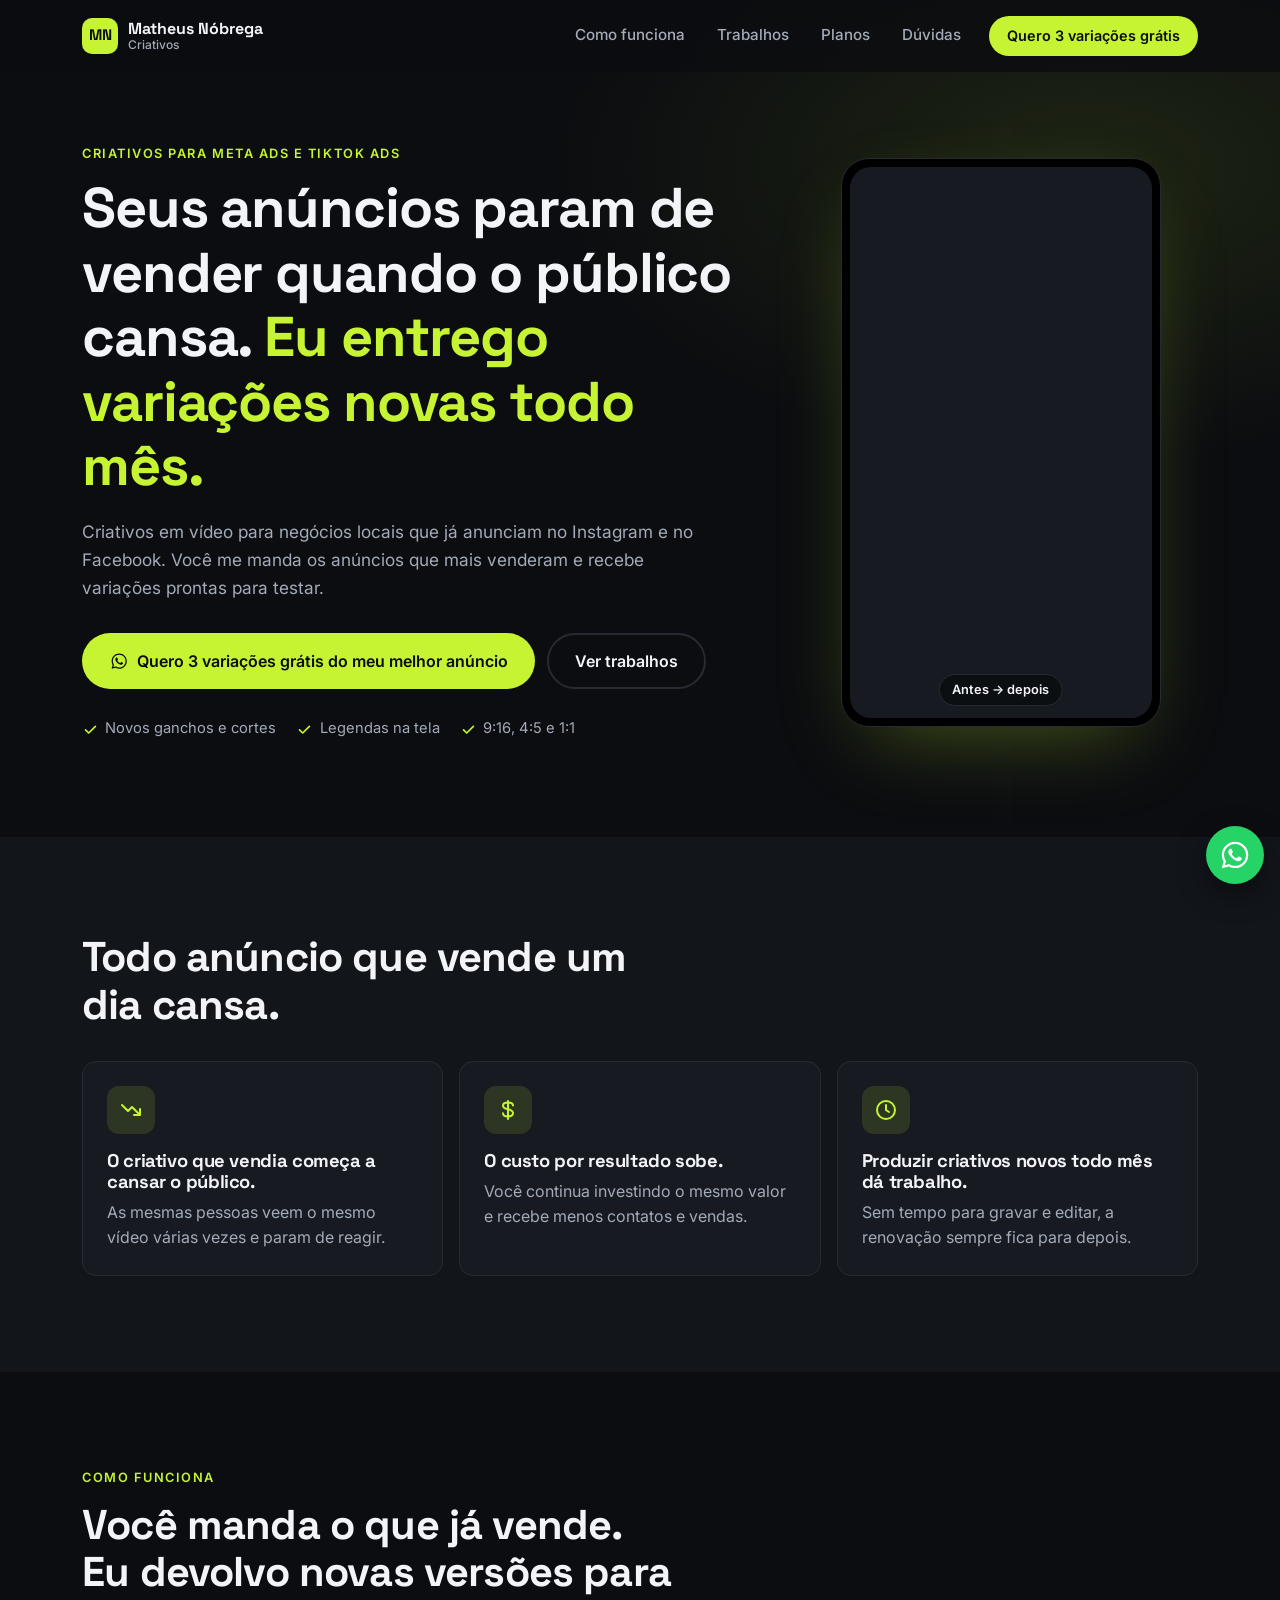
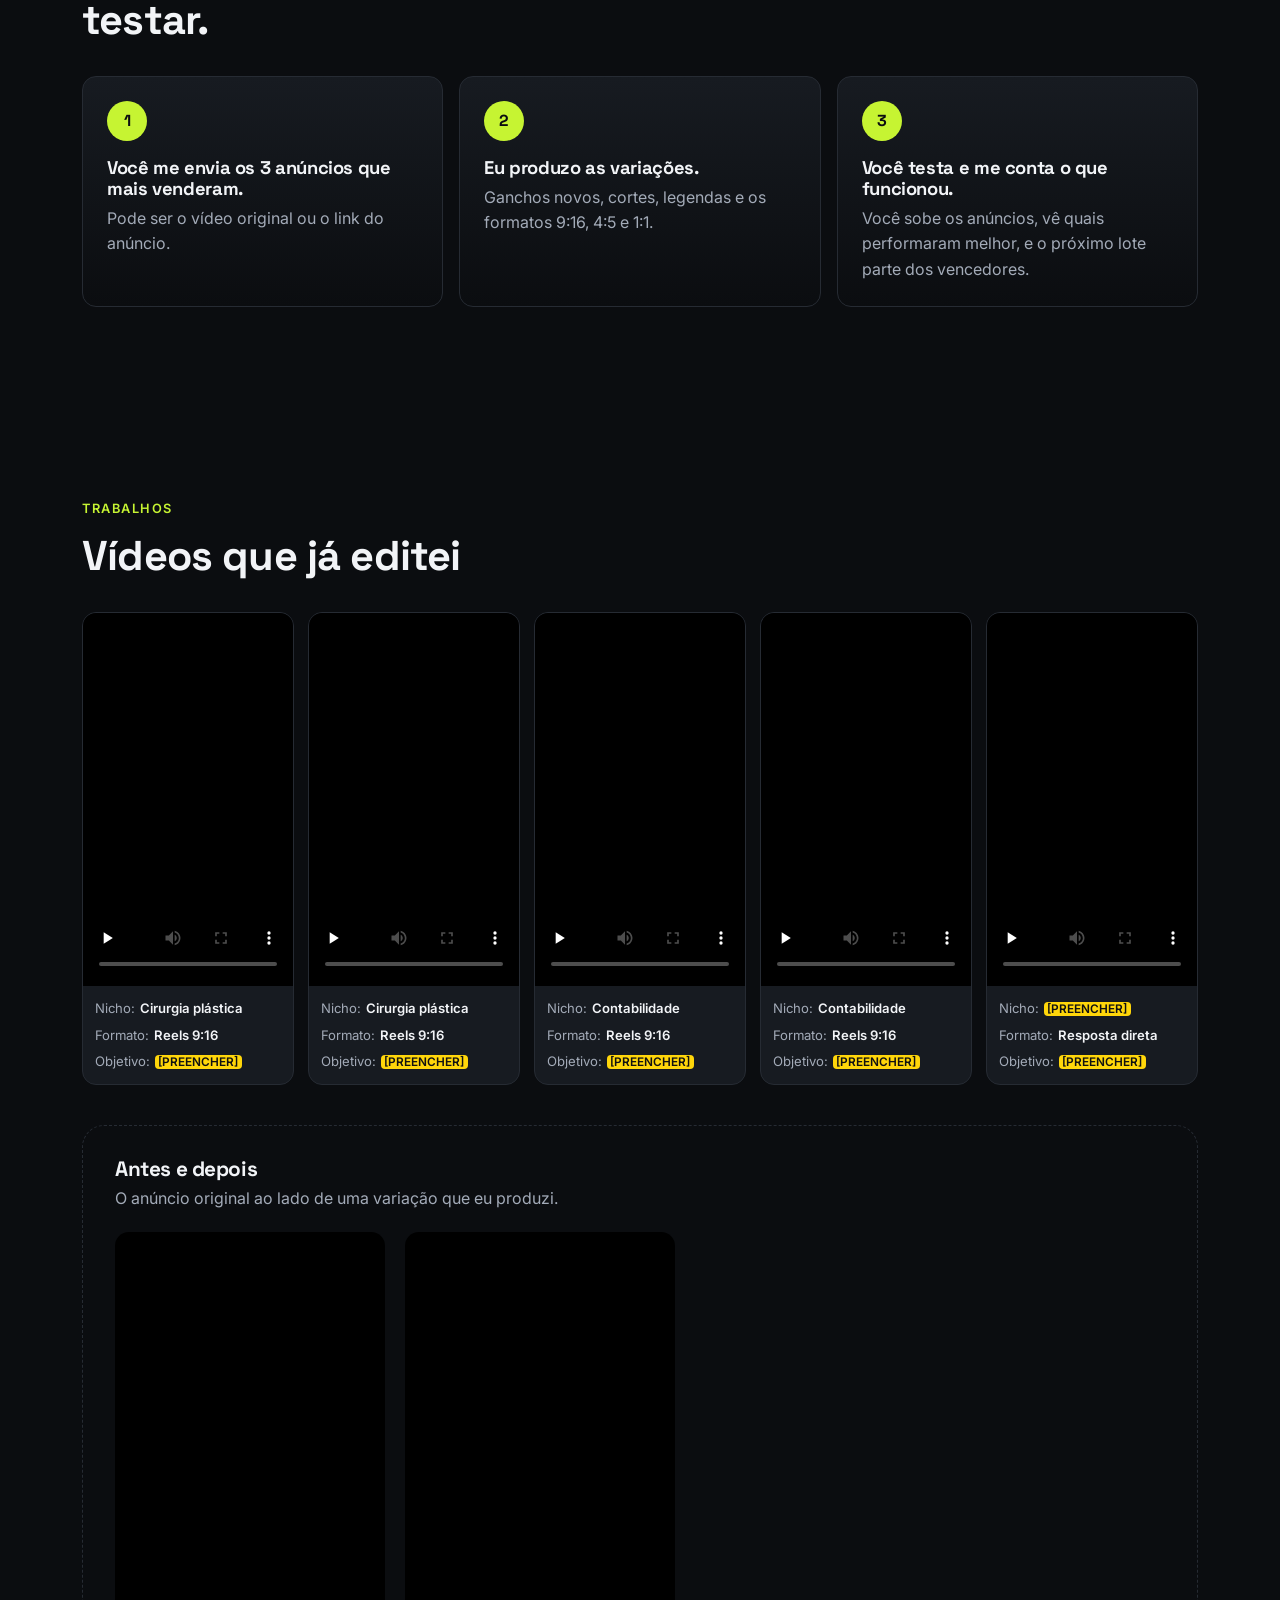
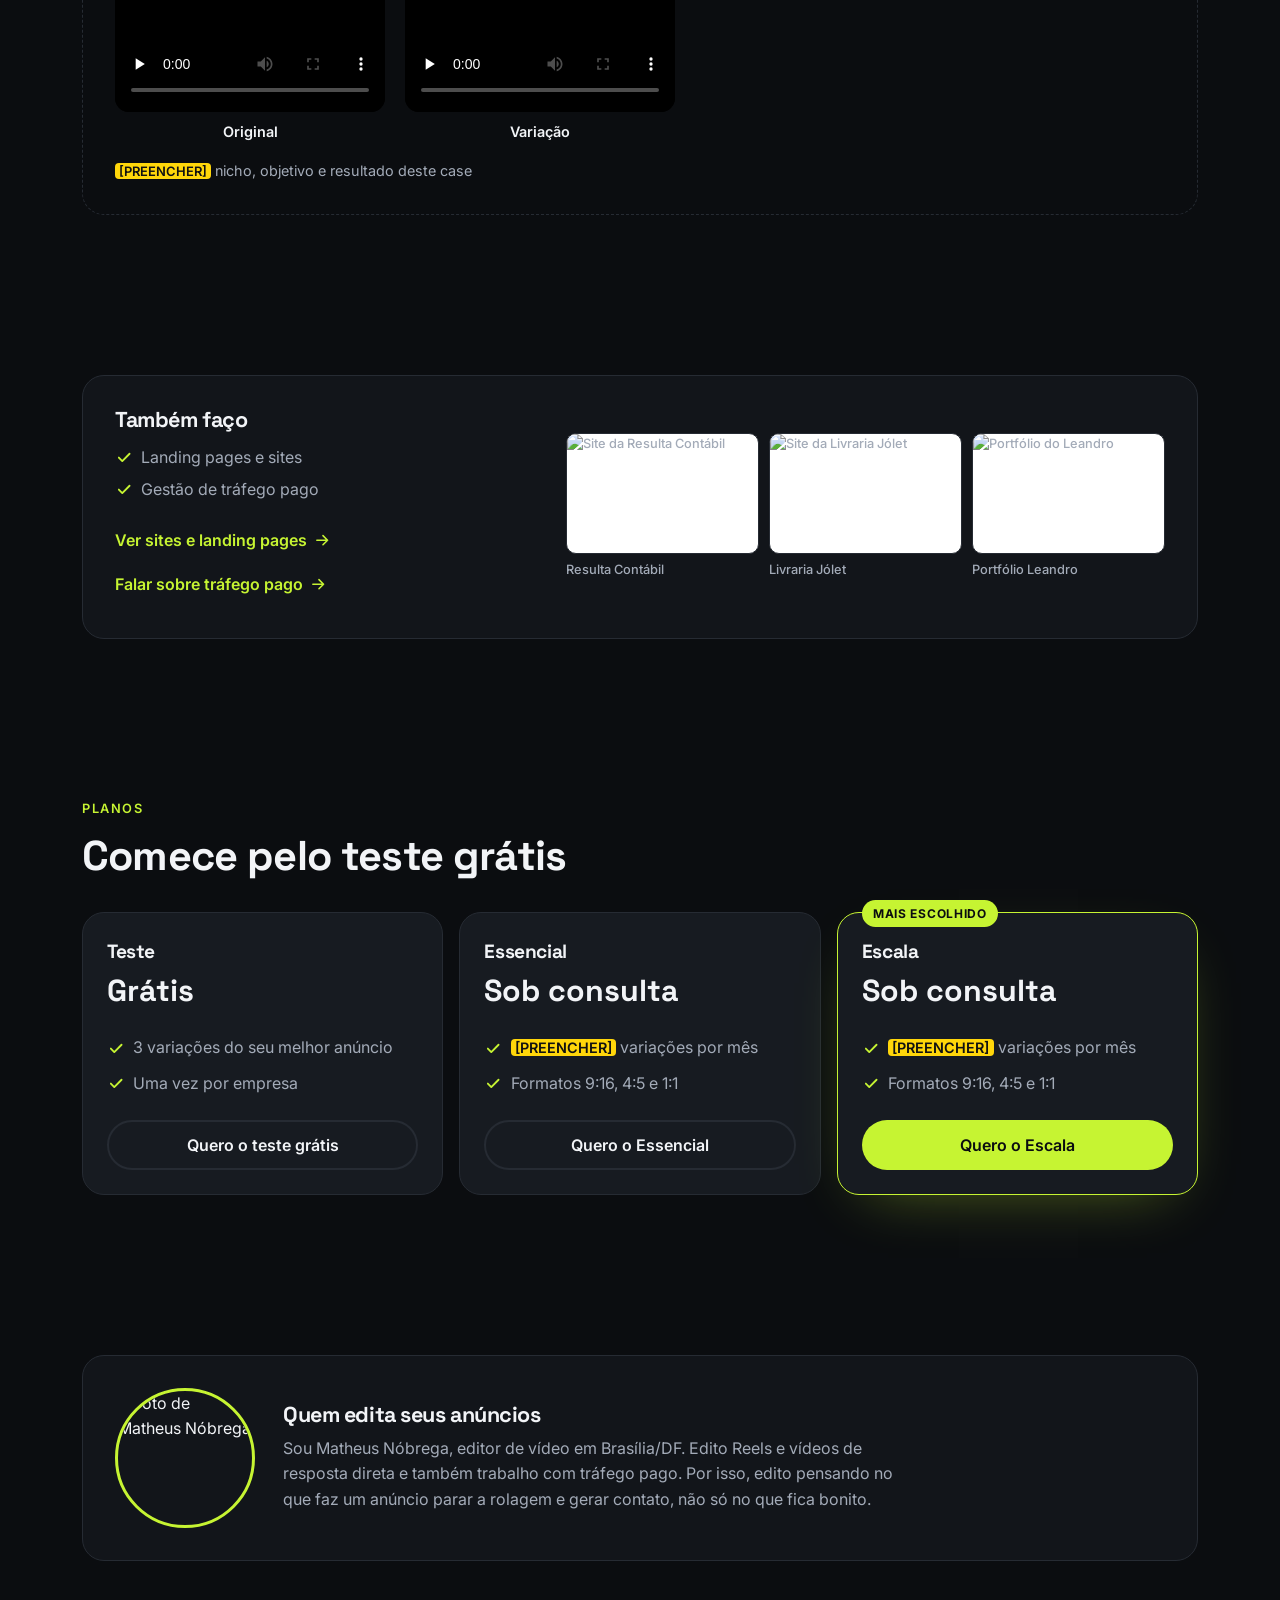
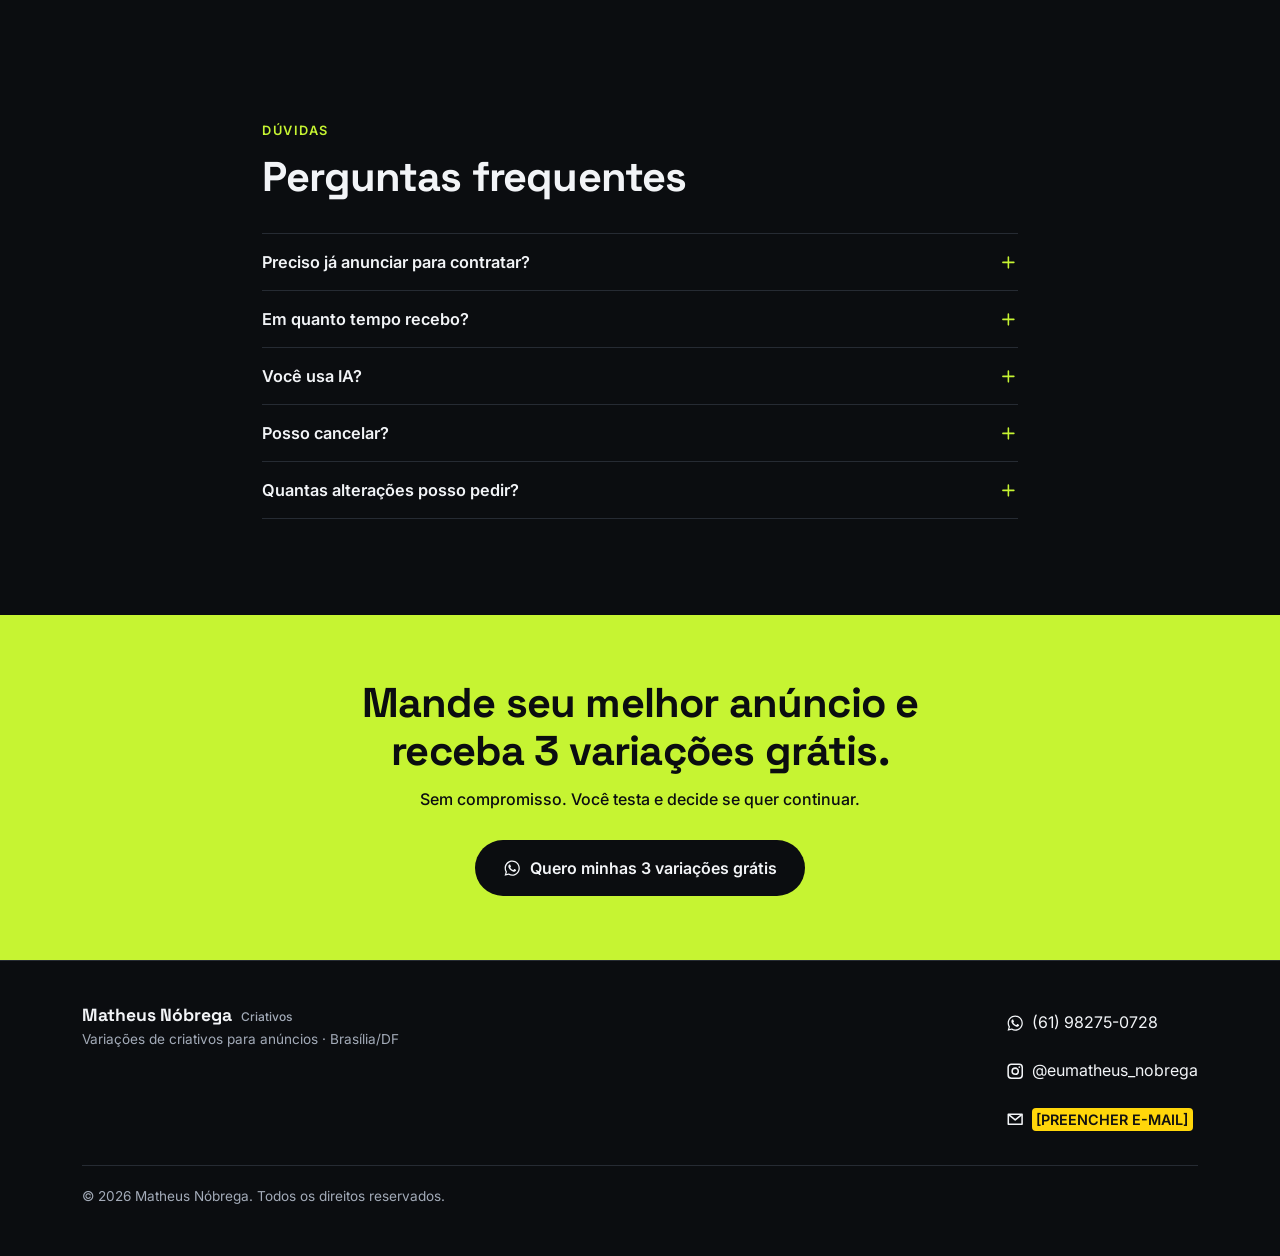
==== criativos/index.html @ 069c09e7 "Add files via upload" ====
<!DOCTYPE html>
<html lang="pt-BR">
<head>
    <meta charset="UTF-8">
    <meta name="viewport" content="width=device-width, initial-scale=1.0">
    <title>Variações de criativos para anúncios | Matheus Nóbrega</title>
    <meta name="description" content="Variações mensais dos seus anúncios que mais vendem: novos ganchos, cortes, legendas e formatos 9:16, 4:5 e 1:1 para Meta Ads e TikTok Ads. Peça 3 variações grátis.">
    <meta name="theme-color" content="#0B0D10">
    <link rel="canonical" href="https://portfolio-matheus-nu.vercel.app/criativos">

    <!-- Open Graph (prévia no WhatsApp, Instagram, Facebook) -->
    <meta property="og:type" content="website">
    <meta property="og:locale" content="pt_BR">
    <meta property="og:site_name" content="Matheus Nóbrega | Criativos">
    <meta property="og:title" content="Seus anúncios cansaram? Receba variações novas todo mês.">
    <meta property="og:description" content="Criativos em vídeo para negócios que já anunciam no Instagram e no Facebook. Peça 3 variações grátis do seu melhor anúncio.">
    <meta property="og:url" content="https://portfolio-matheus-nu.vercel.app/criativos">
    <meta property="og:image" content="https://portfolio-matheus-nu.vercel.app/assets/og-image.jpg">
    <meta property="og:image:width" content="1200">
    <meta property="og:image:height" content="630">
    <meta property="og:image:alt" content="Matheus Nóbrega | Variações de criativos para anúncios">
    <meta name="twitter:card" content="summary_large_image">

    <link rel="icon" href="../assets/favicon.svg" type="image/svg+xml">
    <link rel="apple-touch-icon" href="../assets/apple-touch-icon.png">

    <link rel="preconnect" href="https://fonts.googleapis.com">
    <link rel="preconnect" href="https://fonts.gstatic.com" crossorigin>
    <link rel="stylesheet" href="https://fonts.googleapis.com/css2?family=Inter:wght@400;500;600&family=Space+Grotesk:wght@500;700&display=swap">
    <link rel="stylesheet" href="../css/style.css">
    <script>document.documentElement.classList.add('js');</script>
</head>
<body>
    <a class="skip-link" href="#conteudo">Pular para o conteúdo</a>

    <!-- SVG sprite de ícones -->
    <svg width="0" height="0" style="position:absolute" aria-hidden="true">
        <symbol id="i-whatsapp" viewBox="0 0 24 24"><path fill="currentColor" d="M12.04 2C6.58 2 2.13 6.45 2.13 11.91c0 1.75.46 3.45 1.32 4.95L2.05 22l5.25-1.38a9.9 9.9 0 0 0 4.74 1.21c5.46 0 9.91-4.45 9.91-9.91S17.5 2 12.04 2Zm0 18.15c-1.48 0-2.93-.4-4.2-1.15l-.3-.18-3.12.82.83-3.04-.2-.31a8.2 8.2 0 0 1-1.26-4.38c0-4.54 3.7-8.24 8.25-8.24 4.54 0 8.24 3.7 8.24 8.24 0 4.55-3.7 8.24-8.24 8.24Zm4.52-6.16c-.25-.12-1.47-.72-1.69-.81-.23-.08-.39-.12-.56.12-.17.25-.64.81-.78.97-.14.17-.29.19-.54.06-.25-.12-1.05-.39-1.99-1.23-.74-.66-1.23-1.47-1.38-1.72-.14-.25-.02-.38.11-.51.11-.11.25-.29.37-.43.13-.15.17-.25.25-.42.08-.17.04-.31-.02-.43-.06-.12-.56-1.34-.76-1.84-.2-.48-.41-.42-.56-.43h-.48c-.17 0-.43.06-.66.31-.22.25-.86.85-.86 2.07 0 1.22.89 2.4 1.01 2.56.12.17 1.75 2.67 4.23 3.74.59.26 1.05.41 1.41.52.59.19 1.13.16 1.56.1.48-.07 1.47-.6 1.67-1.18.21-.58.21-1.07.14-1.18-.06-.11-.22-.17-.47-.29Z"/></symbol>
        <symbol id="i-play" viewBox="0 0 24 24"><path fill="currentColor" d="M8 5.14v13.72a1 1 0 0 0 1.5.86l11-6.86a1 1 0 0 0 0-1.72l-11-6.86A1 1 0 0 0 8 5.14Z"/></symbol>
        <symbol id="i-arrow" viewBox="0 0 24 24"><path fill="none" stroke="currentColor" stroke-width="2" stroke-linecap="round" stroke-linejoin="round" d="M5 12h14M13 6l6 6-6 6"/></symbol>
        <symbol id="i-check" viewBox="0 0 24 24"><path fill="none" stroke="currentColor" stroke-width="2.4" stroke-linecap="round" stroke-linejoin="round" d="m5 12.5 4.5 4.5L19 7.5"/></symbol>
        <symbol id="i-instagram" viewBox="0 0 24 24"><path fill="none" stroke="currentColor" stroke-width="2" d="M7 2.8h10A4.2 4.2 0 0 1 21.2 7v10a4.2 4.2 0 0 1-4.2 4.2H7A4.2 4.2 0 0 1 2.8 17V7A4.2 4.2 0 0 1 7 2.8Z"/><circle cx="12" cy="12" r="4" fill="none" stroke="currentColor" stroke-width="2"/><circle cx="17.4" cy="6.6" r="1.2" fill="currentColor"/></symbol>
        <symbol id="i-mail" viewBox="0 0 24 24"><path fill="none" stroke="currentColor" stroke-width="2" stroke-linejoin="round" d="M3 5.5h18v13H3z"/><path fill="none" stroke="currentColor" stroke-width="2" stroke-linejoin="round" d="m3.5 6 8.5 7 8.5-7"/></symbol>
        <symbol id="i-plus" viewBox="0 0 24 24"><path fill="none" stroke="currentColor" stroke-width="2" stroke-linecap="round" d="M12 5v14M5 12h14"/></symbol>
    </svg>

    <!-- Header -->
    <header class="header" id="topo">
        <div class="wrap header-inner">
            <a href="../index.html" class="brand" aria-label="Matheus Nóbrega, página inicial">
                <span class="brand-mark" aria-hidden="true">MN</span>
                <span class="brand-name">Matheus Nóbrega <span class="brand-tag">Criativos</span></span>
            </a>

            <nav class="nav" id="menu" aria-label="Menu principal">
                <a href="#como-funciona">Como funciona</a>
                <a href="#trabalhos">Trabalhos</a>
                <a href="#planos">Planos</a>
                <a href="#duvidas">Dúvidas</a>
            </nav>

            <a class="btn btn-primary btn-sm header-cta" data-wa="teste" href="https://wa.me/5561982750728" target="_blank" rel="noopener">
                <span class="only-desktop">Quero 3 variações grátis</span>
                <span class="only-mobile">Teste grátis</span>
            </a>

            <button class="menu-toggle" type="button" aria-controls="menu" aria-expanded="false">
                <span class="visually-hidden">Abrir menu</span>
                <span class="menu-toggle-bar" aria-hidden="true"></span>
            </button>
        </div>
    </header>

    <main id="conteudo">

        <!-- Hero -->
        <section class="hero">
            <div class="wrap hero-grid">
                <div class="hero-copy">
                    <p class="eyebrow">Criativos para Meta Ads e TikTok Ads</p>
                    <h1>Seus anúncios param de vender quando o público cansa. <span class="accent">Eu entrego variações novas todo mês.</span></h1>
                    <p class="lead">Criativos em vídeo para negócios locais que já anunciam no Instagram e no Facebook. Você me manda os anúncios que mais venderam e recebe variações prontas para testar.</p>
                    <div class="hero-actions">
                        <a class="btn btn-primary btn-lg" data-wa="teste" href="https://wa.me/5561982750728" target="_blank" rel="noopener">
                            <svg class="icon" aria-hidden="true"><use href="#i-whatsapp"/></svg>
                            Quero 3 variações grátis do meu melhor anúncio
                        </a>
                        <a class="btn btn-ghost btn-lg" href="#trabalhos">Ver trabalhos</a>
                    </div>
                    <ul class="hero-points" aria-label="O que vem em cada lote">
                        <li><svg class="icon" aria-hidden="true"><use href="#i-check"/></svg> Novos ganchos e cortes</li>
                        <li><svg class="icon" aria-hidden="true"><use href="#i-check"/></svg> Legendas na tela</li>
                        <li><svg class="icon" aria-hidden="true"><use href="#i-check"/></svg> 9:16, 4:5 e 1:1</li>
                    </ul>
                </div>

                <div class="hero-media">
                    <div class="phone">
                        <video class="lazy-video" data-src="../assets/videos/hero-antes-depois.mp4" data-autoplay
                               poster="../assets/videos/posters/hero-antes-depois.svg"
                               muted loop playsinline preload="none"
                               aria-label="Exemplo de antes e depois de um criativo em vídeo"></video>
                        <span class="phone-tag">Antes → depois</span>
                    </div>
                </div>
            </div>
        </section>

        <!-- O problema -->
        <section class="section problem" aria-labelledby="problema-titulo">
            <div class="wrap">
                <h2 id="problema-titulo" class="section-title reveal">Todo anúncio que vende um dia cansa.</h2>
                <div class="cards-3">
                    <article class="card reveal">
                        <div class="card-icon" aria-hidden="true">
                            <svg viewBox="0 0 24 24"><path fill="none" stroke="currentColor" stroke-width="2" stroke-linecap="round" stroke-linejoin="round" d="M3 7l6 6 4-4 8 8M21 11v6h-6"/></svg>
                        </div>
                        <h3>O criativo que vendia começa a cansar o público.</h3>
                        <p>As mesmas pessoas veem o mesmo vídeo várias vezes e param de reagir.</p>
                    </article>
                    <article class="card reveal">
                        <div class="card-icon" aria-hidden="true">
                            <svg viewBox="0 0 24 24"><path fill="none" stroke="currentColor" stroke-width="2" stroke-linecap="round" stroke-linejoin="round" d="M12 3v18M17 7.5c0-1.9-2.2-3-5-3s-5 1.1-5 3.2c0 4.8 10 2.4 10 7.4 0 2.1-2.2 3.4-5 3.4s-5-1.2-5-3.2"/></svg>
                        </div>
                        <h3>O custo por resultado sobe.</h3>
                        <p>Você continua investindo o mesmo valor e recebe menos contatos e vendas.</p>
                    </article>
                    <article class="card reveal">
                        <div class="card-icon" aria-hidden="true">
                            <svg viewBox="0 0 24 24"><circle cx="12" cy="12" r="9" fill="none" stroke="currentColor" stroke-width="2"/><path fill="none" stroke="currentColor" stroke-width="2" stroke-linecap="round" d="M12 7v5l3 2"/></svg>
                        </div>
                        <h3>Produzir criativos novos todo mês dá trabalho.</h3>
                        <p>Sem tempo para gravar e editar, a renovação sempre fica para depois.</p>
                    </article>
                </div>
            </div>
        </section>

        <!-- Como funciona -->
        <section class="section steps-section" id="como-funciona" aria-labelledby="como-titulo">
            <div class="wrap">
                <p class="eyebrow reveal">Como funciona</p>
                <h2 id="como-titulo" class="section-title reveal">Você manda o que já vende. Eu devolvo novas versões para testar.</h2>
                <ol class="steps">
                    <li class="step reveal">
                        <span class="step-num" aria-hidden="true">1</span>
                        <h3>Você me envia os 3 anúncios que mais venderam.</h3>
                        <p>Pode ser o vídeo original ou o link do anúncio.</p>
                    </li>
                    <li class="step reveal">
                        <span class="step-num" aria-hidden="true">2</span>
                        <h3>Eu produzo as variações.</h3>
                        <p>Ganchos novos, cortes, legendas e os formatos 9:16, 4:5 e 1:1.</p>
                    </li>
                    <li class="step reveal">
                        <span class="step-num" aria-hidden="true">3</span>
                        <h3>Você testa e me conta o que funcionou.</h3>
                        <p>Você sobe os anúncios, vê quais performaram melhor, e o próximo lote parte dos vencedores.</p>
                    </li>
                </ol>
            </div>
        </section>

        <!-- Trabalhos -->
        <section class="section" id="trabalhos" aria-labelledby="trabalhos-titulo">
            <div class="wrap">
                <p class="eyebrow reveal">Trabalhos</p>
                <h2 id="trabalhos-titulo" class="section-title reveal">Vídeos que já editei</h2>

                <div class="work-grid">
                    <article class="work reveal">
                        <div class="work-video">
                            <video class="lazy-video" data-src="../assets/videos/reels-rinoplastia-1.mp4"
                                   poster="../assets/videos/posters/reels-rinoplastia-1.svg"
                                   controls playsinline preload="none"
                                   aria-label="Reels de rinoplastia, exemplo 1"></video>
                        </div>
                        <dl class="work-meta">
                            <div><dt>Nicho</dt><dd>Cirurgia plástica</dd></div>
                            <div><dt>Formato</dt><dd>Reels 9:16</dd></div>
                            <div><dt>Objetivo</dt><dd><mark class="todo">[PREENCHER]</mark></dd></div>
                        </dl>
                    </article>

                    <article class="work reveal">
                        <div class="work-video">
                            <video class="lazy-video" data-src="../assets/videos/reels-rinoplastia-2.mp4"
                                   poster="../assets/videos/posters/reels-rinoplastia-2.svg"
                                   controls playsinline preload="none"
                                   aria-label="Reels de rinoplastia, exemplo 2"></video>
                        </div>
                        <dl class="work-meta">
                            <div><dt>Nicho</dt><dd>Cirurgia plástica</dd></div>
                            <div><dt>Formato</dt><dd>Reels 9:16</dd></div>
                            <div><dt>Objetivo</dt><dd><mark class="todo">[PREENCHER]</mark></dd></div>
                        </dl>
                    </article>

                    <article class="work reveal">
                        <div class="work-video">
                            <video class="lazy-video" data-src="../assets/videos/reels-contabilidade-1.mp4"
                                   poster="../assets/videos/posters/reels-contabilidade-1.svg"
                                   controls playsinline preload="none"
                                   aria-label="Reels de contabilidade, exemplo 1"></video>
                        </div>
                        <dl class="work-meta">
                            <div><dt>Nicho</dt><dd>Contabilidade</dd></div>
                            <div><dt>Formato</dt><dd>Reels 9:16</dd></div>
                            <div><dt>Objetivo</dt><dd><mark class="todo">[PREENCHER]</mark></dd></div>
                        </dl>
                    </article>

                    <article class="work reveal">
                        <div class="work-video">
                            <video class="lazy-video" data-src="../assets/videos/reels-contabilidade-2.mp4"
                                   poster="../assets/videos/posters/reels-contabilidade-2.svg"
                                   controls playsinline preload="none"
                                   aria-label="Reels de contabilidade, exemplo 2"></video>
                        </div>
                        <dl class="work-meta">
                            <div><dt>Nicho</dt><dd>Contabilidade</dd></div>
                            <div><dt>Formato</dt><dd>Reels 9:16</dd></div>
                            <div><dt>Objetivo</dt><dd><mark class="todo">[PREENCHER]</mark></dd></div>
                        </dl>
                    </article>

                    <article class="work reveal">
                        <div class="work-video">
                            <video class="lazy-video" data-src="../assets/videos/resposta-direta-1.mp4"
                                   poster="../assets/videos/posters/resposta-direta-1.svg"
                                   controls playsinline preload="none"
                                   aria-label="Edição de vídeo de resposta direta"></video>
                        </div>
                        <dl class="work-meta">
                            <div><dt>Nicho</dt><dd><mark class="todo">[PREENCHER]</mark></dd></div>
                            <div><dt>Formato</dt><dd>Resposta direta</dd></div>
                            <div><dt>Objetivo</dt><dd><mark class="todo">[PREENCHER]</mark></dd></div>
                        </dl>
                        <!-- Quando tiver o número real, adicione:
                        <p class="work-result">Resultado: ...</p> -->
                    </article>
                </div>

                <!-- Antes e depois -->
                <div class="compare reveal">
                    <div class="compare-head">
                        <h3>Antes e depois</h3>
                        <p>O anúncio original ao lado de uma variação que eu produzi.</p>
                    </div>
                    <div class="compare-grid">
                        <figure>
                            <div class="work-video">
                                <video class="lazy-video" data-src="../assets/videos/antes-depois-original.mp4"
                                       poster="../assets/videos/posters/antes-depois-original.svg"
                                       controls playsinline preload="none"
                                       aria-label="Anúncio original"></video>
                            </div>
                            <figcaption>Original</figcaption>
                        </figure>
                        <figure>
                            <div class="work-video">
                                <video class="lazy-video" data-src="../assets/videos/antes-depois-variacao.mp4"
                                       poster="../assets/videos/posters/antes-depois-variacao.svg"
                                       controls playsinline preload="none"
                                       aria-label="Variação do anúncio"></video>
                            </div>
                            <figcaption>Variação</figcaption>
                        </figure>
                    </div>
                    <p class="compare-note"><mark class="todo">[PREENCHER]</mark> nicho, objetivo e resultado deste case</p>
                </div>
            </div>
        </section>

        <!-- Também faço -->
        <section class="section section-tight extras" aria-labelledby="extras-titulo">
            <div class="wrap">
                <div class="extras-box reveal">
                    <div class="extras-copy">
                        <h2 id="extras-titulo">Também faço</h2>
                        <ul class="extras-list">
                            <li><svg class="icon" aria-hidden="true"><use href="#i-check"/></svg> Landing pages e sites</li>
                            <li><svg class="icon" aria-hidden="true"><use href="#i-check"/></svg> Gestão de tráfego pago</li>
                        </ul>
                        <a class="link-arrow" href="../sites/index.html">
                            Ver sites e landing pages <svg class="icon" aria-hidden="true"><use href="#i-arrow"/></svg>
                        </a>
                        <a class="link-arrow" data-wa="extras" href="https://wa.me/5561982750728" target="_blank" rel="noopener">
                            Falar sobre tráfego pago <svg class="icon" aria-hidden="true"><use href="#i-arrow"/></svg>
                        </a>
                    </div>
                    <ul class="sites" aria-label="Sites que eu fiz">
                        <li>
                            <a href="https://resulta-contabil.netlify.app" target="_blank" rel="noopener">
                                <img src="../assets/img/resulta-contabil.webp" alt="Site da Resulta Contábil" width="320" height="200" loading="lazy" decoding="async">
                                <span>Resulta Contábil</span>
                            </a>
                        </li>
                        <li>
                            <a href="https://livraria-jolet.vercel.app" target="_blank" rel="noopener">
                                <img src="../assets/img/livraria-jolet.webp" alt="Site da Livraria Jólet" width="320" height="200" loading="lazy" decoding="async">
                                <span>Livraria Jólet</span>
                            </a>
                        </li>
                        <li>
                            <a href="https://matheus00211.github.io/Portifolio-Leandro/" target="_blank" rel="noopener">
                                <img src="../assets/img/portfolio-leandro.webp" alt="Portfólio do Leandro" width="320" height="200" loading="lazy" decoding="async">
                                <span>Portfólio Leandro</span>
                            </a>
                        </li>
                    </ul>
                </div>
            </div>
        </section>

        <!-- Planos -->
        <section class="section" id="planos" aria-labelledby="planos-titulo">
            <div class="wrap">
                <p class="eyebrow reveal">Planos</p>
                <h2 id="planos-titulo" class="section-title reveal">Comece pelo teste grátis</h2>
                <div class="plans">
                    <article class="plan reveal">
                        <h3>Teste</h3>
                        <p class="plan-price">Grátis</p>
                        <ul class="plan-list">
                            <li><svg class="icon" aria-hidden="true"><use href="#i-check"/></svg> 3 variações do seu melhor anúncio</li>
                            <li><svg class="icon" aria-hidden="true"><use href="#i-check"/></svg> Uma vez por empresa</li>
                        </ul>
                        <a class="btn btn-ghost btn-block" data-wa="teste" href="https://wa.me/5561982750728" target="_blank" rel="noopener">Quero o teste grátis</a>
                    </article>

                    <article class="plan reveal">
                        <h3>Essencial</h3>
                        <p class="plan-price">Sob consulta</p>
                        <ul class="plan-list">
                            <li><svg class="icon" aria-hidden="true"><use href="#i-check"/></svg> <span><mark class="todo">[PREENCHER]</mark> variações por mês</span></li>
                            <li><svg class="icon" aria-hidden="true"><use href="#i-check"/></svg> Formatos 9:16, 4:5 e 1:1</li>
                        </ul>
                        <a class="btn btn-ghost btn-block" data-wa="essencial" href="https://wa.me/5561982750728" target="_blank" rel="noopener">Quero o Essencial</a>
                    </article>

                    <article class="plan plan-featured reveal">
                        <p class="plan-badge">Mais escolhido</p>
                        <h3>Escala</h3>
                        <p class="plan-price">Sob consulta</p>
                        <ul class="plan-list">
                            <li><svg class="icon" aria-hidden="true"><use href="#i-check"/></svg> <span><mark class="todo">[PREENCHER]</mark> variações por mês</span></li>
                            <li><svg class="icon" aria-hidden="true"><use href="#i-check"/></svg> Formatos 9:16, 4:5 e 1:1</li>
                        </ul>
                        <a class="btn btn-primary btn-block" data-wa="escala" href="https://wa.me/5561982750728" target="_blank" rel="noopener">Quero o Escala</a>
                    </article>
                </div>
            </div>
        </section>

        <!-- Sobre -->
        <section class="section section-tight" id="sobre" aria-labelledby="sobre-titulo">
            <div class="wrap">
                <div class="about reveal">
                    <img class="about-photo" src="../assets/img/matheus.webp" alt="Foto de Matheus Nóbrega" width="160" height="160" loading="lazy" decoding="async">
                    <div>
                        <h2 id="sobre-titulo">Quem edita seus anúncios</h2>
                        <p>Sou Matheus Nóbrega, editor de vídeo em Brasília/DF. Edito Reels e vídeos de resposta direta e também trabalho com tráfego pago. Por isso, edito pensando no que faz um anúncio parar a rolagem e gerar contato, não só no que fica bonito.</p>
                    </div>
                </div>
            </div>
        </section>

        <!-- Dúvidas -->
        <section class="section" id="duvidas" aria-labelledby="duvidas-titulo">
            <div class="wrap wrap-narrow">
                <p class="eyebrow reveal">Dúvidas</p>
                <h2 id="duvidas-titulo" class="section-title reveal">Perguntas frequentes</h2>
                <div class="faq reveal">
                    <div class="faq-item">
                        <h3><button type="button" aria-expanded="false" aria-controls="faq-1" id="faq-1-btn">Preciso já anunciar para contratar? <svg class="icon" aria-hidden="true"><use href="#i-plus"/></svg></button></h3>
                        <div class="faq-panel" id="faq-1" role="region" aria-labelledby="faq-1-btn" hidden>
                            <p>Sim. O serviço é para quem já roda tráfego pago, porque as variações partem dos anúncios que já trouxeram resultado.</p>
                        </div>
                    </div>
                    <div class="faq-item">
                        <h3><button type="button" aria-expanded="false" aria-controls="faq-2" id="faq-2-btn">Em quanto tempo recebo? <svg class="icon" aria-hidden="true"><use href="#i-plus"/></svg></button></h3>
                        <div class="faq-panel" id="faq-2" role="region" aria-labelledby="faq-2-btn" hidden>
                            <p><mark class="todo">[PREENCHER]</mark></p>
                        </div>
                    </div>
                    <div class="faq-item">
                        <h3><button type="button" aria-expanded="false" aria-controls="faq-3" id="faq-3-btn">Você usa IA? <svg class="icon" aria-hidden="true"><use href="#i-plus"/></svg></button></h3>
                        <div class="faq-panel" id="faq-3" role="region" aria-labelledby="faq-3-btn" hidden>
                            <p>Sim, como ferramenta de produção, sempre com edição e revisão humana. Não uso avatar se passando por cliente real e não crio depoimentos falsos.</p>
                        </div>
                    </div>
                    <div class="faq-item">
                        <h3><button type="button" aria-expanded="false" aria-controls="faq-4" id="faq-4-btn">Posso cancelar? <svg class="icon" aria-hidden="true"><use href="#i-plus"/></svg></button></h3>
                        <div class="faq-panel" id="faq-4" role="region" aria-labelledby="faq-4-btn" hidden>
                            <p><mark class="todo">[PREENCHER]</mark></p>
                        </div>
                    </div>
                    <div class="faq-item">
                        <h3><button type="button" aria-expanded="false" aria-controls="faq-5" id="faq-5-btn">Quantas alterações posso pedir? <svg class="icon" aria-hidden="true"><use href="#i-plus"/></svg></button></h3>
                        <div class="faq-panel" id="faq-5" role="region" aria-labelledby="faq-5-btn" hidden>
                            <p><mark class="todo">[PREENCHER]</mark></p>
                        </div>
                    </div>
                </div>
            </div>
        </section>

        <!-- CTA final -->
        <section class="final-cta" aria-labelledby="cta-titulo">
            <div class="wrap final-cta-inner reveal">
                <h2 id="cta-titulo">Mande seu melhor anúncio e receba 3 variações grátis.</h2>
                <p>Sem compromisso. Você testa e decide se quer continuar.</p>
                <a class="btn btn-dark btn-lg" data-wa="teste" href="https://wa.me/5561982750728" target="_blank" rel="noopener">
                    <svg class="icon" aria-hidden="true"><use href="#i-whatsapp"/></svg>
                    Quero minhas 3 variações grátis
                </a>
            </div>
        </section>
    </main>

    <footer class="footer">
        <div class="wrap footer-inner">
            <div>
                <p class="footer-brand">Matheus Nóbrega <span class="brand-tag">Criativos</span></p>
                <p class="footer-small">Variações de criativos para anúncios · Brasília/DF</p>
            </div>
            <ul class="footer-contacts">
                <li><a data-wa="contato" href="https://wa.me/5561982750728" target="_blank" rel="noopener"><svg class="icon" aria-hidden="true"><use href="#i-whatsapp"/></svg> (61) 98275-0728</a></li>
                <li><a href="https://www.instagram.com/eumatheus_nobrega/" target="_blank" rel="noopener"><svg class="icon" aria-hidden="true"><use href="#i-instagram"/></svg> @eumatheus_nobrega</a></li>
                <li><span class="footer-mail"><svg class="icon" aria-hidden="true"><use href="#i-mail"/></svg> <mark class="todo">[PREENCHER E-MAIL]</mark></span></li>
            </ul>
        </div>
        <div class="wrap">
            <p class="footer-small copyright">© <span id="ano"></span> Matheus Nóbrega. Todos os direitos reservados.</p>
        </div>
    </footer>

    <!-- WhatsApp flutuante -->
    <a class="wa-float" data-wa="teste" href="https://wa.me/5561982750728" target="_blank" rel="noopener" aria-label="Pedir 3 variações grátis pelo WhatsApp">
        <svg aria-hidden="true"><use href="#i-whatsapp"/></svg>
    </a>

    <script src="../js/main.js" defer></script>
</body>
</html>
---- css/style.css ----
/* ==========================================================================
   Matheus Nóbrega | Criativos
   Mobile first. Cores e fontes nas variáveis abaixo.
   ========================================================================== */

:root {
    --bg: #0B0D10;
    --bg-2: #12151A;
    --surface: #171B21;
    --border: #262B33;
    --text: #F2F4F7;
    --muted: #A3ABB8;
    --accent: #C6F432;
    --accent-hover: #D6FF55;
    --on-accent: #0B0D10;
    --whatsapp: #25D366;

    --font-display: 'Space Grotesk', system-ui, sans-serif;
    --font-body: 'Inter', system-ui, -apple-system, 'Segoe UI', sans-serif;

    --radius: 14px;
    --radius-lg: 22px;
    --header-h: 64px;
    --gutter: 16px;
    --max: 1180px;
}

*,
*::before,
*::after { box-sizing: border-box; }

* { margin: 0; padding: 0; }

html {
    scroll-behavior: smooth;
    scroll-padding-top: calc(var(--header-h) + 12px);
    -webkit-text-size-adjust: 100%;
}

body {
    background: var(--bg);
    color: var(--text);
    font-family: var(--font-body);
    font-size: 1rem;
    line-height: 1.6;
    overflow-x: hidden;
    -webkit-font-smoothing: antialiased;
}

img, video, svg { display: block; max-width: 100%; }
a { color: inherit; }
ul, ol { list-style: none; }
button { font: inherit; color: inherit; background: none; border: 0; cursor: pointer; }

h1, h2, h3 {
    font-family: var(--font-display);
    line-height: 1.15;
    letter-spacing: -0.02em;
}

:focus-visible {
    outline: 3px solid var(--accent);
    outline-offset: 3px;
    border-radius: 6px;
}

.visually-hidden {
    position: absolute !important;
    width: 1px; height: 1px;
    overflow: hidden;
    clip: rect(0 0 0 0);
    white-space: nowrap;
}

.skip-link {
    position: absolute;
    left: var(--gutter);
    top: -100px;
    z-index: 200;
    background: var(--accent);
    color: var(--on-accent);
    padding: .6rem 1rem;
    border-radius: 8px;
    font-weight: 600;
}
.skip-link:focus { top: 12px; }

.icon { width: 1.15em; height: 1.15em; flex: none; }

/* Marcador de conteúdo pendente (remover quando preencher) */
mark.todo {
    background: #FFD60A;
    color: #111;
    padding: 0 .3em;
    border-radius: 4px;
    font-weight: 600;
    font-size: .9em;
}

.wrap {
    width: 100%;
    max-width: var(--max);
    margin: 0 auto;
    padding: 0 var(--gutter);
}
.wrap-narrow { max-width: 820px; }

.accent { color: var(--accent); }

.eyebrow {
    color: var(--accent);
    font-size: .8rem;
    font-weight: 600;
    letter-spacing: .12em;
    text-transform: uppercase;
    margin-bottom: .75rem;
}

.section { padding: 72px 0; }
.section-tight { padding: 48px 0; }

.section-title {
    font-size: clamp(1.6rem, 5.5vw, 2.6rem);
    max-width: 22ch;
    margin-bottom: 2rem;
}

/* ---------- Botões ---------- */
.btn {
    display: inline-flex;
    align-items: center;
    justify-content: center;
    gap: .55rem;
    min-height: 48px;
    padding: .8rem 1.3rem;
    border-radius: 999px;
    font-weight: 600;
    font-size: 1rem;
    line-height: 1.25;
    text-align: center;
    text-decoration: none;
    border: 2px solid transparent;
    transition: background-color .2s, color .2s, border-color .2s, transform .2s;
}
.btn:active { transform: translateY(1px); }

.btn-primary { background: var(--accent); color: var(--on-accent); }
.btn-primary:hover { background: var(--accent-hover); }

.btn-ghost { border-color: var(--border); color: var(--text); }
.btn-ghost:hover { border-color: var(--accent); color: var(--accent); }

.btn-dark { background: var(--bg); color: var(--text); }
.btn-dark:hover { background: #000; }

.btn-sm { min-height: 40px; padding: .5rem 1rem; font-size: .9rem; }
.btn-lg { min-height: 56px; padding: 1rem 1.6rem; }
.btn-block { width: 100%; }

.only-desktop { display: none; }

/* ---------- Header ---------- */
.header {
    position: fixed;
    inset: 0 0 auto;
    z-index: 100;
    height: var(--header-h);
    background: rgba(11, 13, 16, .82);
    backdrop-filter: blur(12px);
    -webkit-backdrop-filter: blur(12px);
    border-bottom: 1px solid transparent;
    transition: border-color .2s;
}
.header.is-scrolled { border-bottom-color: var(--border); }

.header-inner {
    height: 100%;
    display: flex;
    align-items: center;
    gap: .75rem;
}

.brand {
    display: flex;
    align-items: center;
    gap: .6rem;
    text-decoration: none;
    margin-right: auto;
    min-width: 0;
}
.brand-mark {
    display: grid;
    place-items: center;
    width: 36px; height: 36px;
    border-radius: 10px;
    background: var(--accent);
    color: var(--on-accent);
    font-family: var(--font-display);
    font-weight: 700;
    font-size: .95rem;
    flex: none;
}
.brand-name {
    font-family: var(--font-display);
    font-weight: 700;
    font-size: 1rem;
    line-height: 1.1;
    display: none;
}
.brand-tag {
    display: block;
    color: var(--muted);
    font-family: var(--font-body);
    font-weight: 500;
    font-size: .75rem;
}

.menu-toggle {
    width: 44px; height: 44px;
    display: grid;
    place-items: center;
    border-radius: 10px;
}
.menu-toggle-bar,
.menu-toggle-bar::before,
.menu-toggle-bar::after {
    display: block;
    width: 22px; height: 2px;
    background: var(--text);
    border-radius: 2px;
    transition: transform .25s, background-color .25s;
    position: relative;
}
.menu-toggle-bar::before,
.menu-toggle-bar::after { content: ''; position: absolute; left: 0; }
.menu-toggle-bar::before { top: -7px; }
.menu-toggle-bar::after { top: 7px; }
.menu-toggle[aria-expanded="true"] .menu-toggle-bar { background: transparent; }
.menu-toggle[aria-expanded="true"] .menu-toggle-bar::before { transform: translateY(7px) rotate(45deg); }
.menu-toggle[aria-expanded="true"] .menu-toggle-bar::after { transform: translateY(-7px) rotate(-45deg); }

.nav {
    position: fixed;
    top: var(--header-h);
    left: 0; right: 0;
    background: var(--bg);
    border-bottom: 1px solid var(--border);
    display: none;
    flex-direction: column;
    padding: .5rem var(--gutter) 1rem;
}
.nav.is-open { display: flex; }
.nav a {
    padding: .9rem 0;
    text-decoration: none;
    font-weight: 500;
    border-bottom: 1px solid var(--border);
}
.nav a:last-child { border-bottom: 0; }
.nav a:hover { color: var(--accent); }

/* ---------- Hero ---------- */
.hero {
    padding: calc(var(--header-h) + 40px) 0 64px;
    background:
        radial-gradient(60% 50% at 85% 20%, rgba(198, 244, 50, .10), transparent 70%),
        var(--bg);
}
.hero-grid { display: grid; gap: 48px; }

.hero h1 {
    font-size: clamp(1.9rem, 7.5vw, 3.5rem);
    margin-bottom: 1.25rem;
}
.lead {
    color: var(--muted);
    font-size: 1.08rem;
    max-width: 56ch;
    margin-bottom: 2rem;
}

.hero-actions {
    display: flex;
    flex-direction: column;
    gap: .75rem;
    margin-bottom: 1.75rem;
}

.hero-points {
    display: flex;
    flex-wrap: wrap;
    gap: .5rem 1.25rem;
    color: var(--muted);
    font-size: .92rem;
}
.hero-points li { display: flex; align-items: center; gap: .4rem; }
.hero-points .icon { color: var(--accent); }

.hero-media { display: flex; justify-content: center; }

.phone {
    position: relative;
    width: min(100%, 300px);
    aspect-ratio: 9 / 16;
    border-radius: 28px;
    padding: 8px;
    background: #000;
    border: 1px solid var(--border);
    box-shadow: 0 30px 80px -30px rgba(198, 244, 50, .35);
}
.phone video {
    width: 100%; height: 100%;
    object-fit: cover;
    border-radius: 21px;
    background: var(--surface);
}
.phone-tag {
    position: absolute;
    left: 50%; bottom: 20px;
    transform: translateX(-50%);
    background: rgba(11, 13, 16, .85);
    border: 1px solid var(--border);
    padding: .3rem .8rem;
    border-radius: 999px;
    font-size: .8rem;
    font-weight: 600;
    white-space: nowrap;
}

/* ---------- Cards / problema ---------- */
.problem { background: var(--bg-2); }

.cards-3 { display: grid; gap: 16px; }

.card {
    background: var(--surface);
    border: 1px solid var(--border);
    border-radius: var(--radius);
    padding: 24px;
}
.card-icon {
    width: 48px; height: 48px;
    display: grid;
    place-items: center;
    border-radius: 12px;
    background: rgba(198, 244, 50, .12);
    color: var(--accent);
    margin-bottom: 1rem;
}
.card-icon svg { width: 24px; height: 24px; }
.card h3 { font-size: 1.15rem; margin-bottom: .5rem; }
.card p { color: var(--muted); }

/* ---------- Passos ---------- */
.steps { display: grid; gap: 16px; counter-reset: step; }
.step {
    position: relative;
    padding: 24px;
    border-radius: var(--radius);
    border: 1px solid var(--border);
    background: linear-gradient(180deg, var(--surface), var(--bg));
}
.step-num {
    display: grid;
    place-items: center;
    width: 40px; height: 40px;
    border-radius: 50%;
    background: var(--accent);
    color: var(--on-accent);
    font-family: var(--font-display);
    font-weight: 700;
    margin-bottom: 1rem;
}
.step h3 { font-size: 1.15rem; margin-bottom: .4rem; }
.step p { color: var(--muted); }

/* ---------- Trabalhos ---------- */
.work-grid {
    display: grid;
    grid-template-columns: repeat(2, minmax(0, 1fr));
    gap: 14px;
}
.work {
    background: var(--surface);
    border: 1px solid var(--border);
    border-radius: var(--radius);
    overflow: hidden;
}
.work-video {
    aspect-ratio: 9 / 16;
    background: #000;
}
.work-video video {
    width: 100%; height: 100%;
    object-fit: cover;
}
.work-meta {
    display: grid;
    gap: .35rem;
    padding: 12px;
    font-size: .82rem;
}
.work-meta div { display: flex; flex-wrap: wrap; gap: .3rem; }
.work-meta dt { color: var(--muted); }
.work-meta dt::after { content: ':'; }
.work-meta dd { font-weight: 600; }
.work-result {
    margin: 0 12px 12px;
    padding: .5rem .7rem;
    border-radius: 8px;
    background: rgba(198, 244, 50, .12);
    color: var(--accent);
    font-weight: 600;
    font-size: .85rem;
}

.compare {
    margin-top: 40px;
    padding: 20px;
    border: 1px dashed var(--border);
    border-radius: var(--radius-lg);
}
.compare-head h3 { font-size: 1.3rem; margin-bottom: .25rem; }
.compare-head p { color: var(--muted); margin-bottom: 1.25rem; }
.compare-grid {
    display: grid;
    grid-template-columns: repeat(2, minmax(0, 1fr));
    gap: 12px;
    max-width: 560px;
}
.compare figure .work-video { border-radius: var(--radius); overflow: hidden; }
.compare figcaption {
    text-align: center;
    font-weight: 600;
    font-size: .9rem;
    margin-top: .5rem;
}
.compare-note { margin-top: 1rem; color: var(--muted); font-size: .9rem; }

/* ---------- Também faço ---------- */
.extras-box {
    display: grid;
    gap: 24px;
    padding: 24px;
    border-radius: var(--radius-lg);
    background: var(--bg-2);
    border: 1px solid var(--border);
}
.extras-copy h2 { font-size: 1.35rem; margin-bottom: .75rem; }
.extras-list { display: grid; gap: .4rem; margin-bottom: 1rem; color: var(--muted); }
.extras-list li { display: flex; align-items: center; gap: .5rem; }
.extras-list .icon { color: var(--accent); }

.link-arrow {
    display: inline-flex;
    align-items: center;
    gap: .4rem;
    color: var(--accent);
    font-weight: 600;
    text-decoration: none;
    min-height: 44px;
}
.link-arrow:hover { text-decoration: underline; }

.sites {
    display: grid;
    grid-template-columns: repeat(3, minmax(0, 1fr));
    gap: 10px;
}
.sites a {
    display: block;
    text-decoration: none;
    font-size: .8rem;
    font-weight: 500;
    color: var(--muted);
}
.sites a:hover { color: var(--text); }
.sites img {
    width: 100%;
    aspect-ratio: 16 / 10;
    height: auto;
    object-fit: cover;
    border-radius: 10px;
    border: 1px solid var(--border);
    background: #fff;
    margin-bottom: .4rem;
}

/* ---------- Planos ---------- */
.plans { display: grid; gap: 16px; }
.plan {
    position: relative;
    display: flex;
    flex-direction: column;
    padding: 28px 24px 24px;
    border-radius: var(--radius-lg);
    border: 1px solid var(--border);
    background: var(--surface);
}
.plan h3 { font-size: 1.2rem; }
.plan-price {
    font-family: var(--font-display);
    font-size: 1.9rem;
    font-weight: 700;
    margin: .25rem 0 1.25rem;
}
.plan-list { display: grid; gap: .6rem; margin-bottom: 1.5rem; flex: 1; color: var(--muted); }
.plan-list li { display: flex; align-items: flex-start; gap: .5rem; }
.plan-list .icon { color: var(--accent); margin-top: .2em; }

.plan-featured {
    border-color: var(--accent);
    box-shadow: 0 20px 60px -30px rgba(198, 244, 50, .45);
}
.plan-badge {
    position: absolute;
    top: -13px; left: 24px;
    background: var(--accent);
    color: var(--on-accent);
    font-size: .75rem;
    font-weight: 700;
    text-transform: uppercase;
    letter-spacing: .06em;
    padding: .25rem .7rem;
    border-radius: 999px;
}

/* ---------- Sobre ---------- */
.about {
    display: grid;
    gap: 20px;
    align-items: center;
    padding: 24px;
    border-radius: var(--radius-lg);
    background: var(--bg-2);
    border: 1px solid var(--border);
}
.about-photo {
    width: 112px; height: 112px;
    border-radius: 50%;
    object-fit: cover;
    border: 3px solid var(--accent);
}
.about h2 { font-size: 1.35rem; margin-bottom: .5rem; }
.about p { color: var(--muted); max-width: 62ch; }

/* ---------- FAQ ---------- */
.faq { border-top: 1px solid var(--border); }
.faq-item { border-bottom: 1px solid var(--border); }
.faq-item h3 { font-family: var(--font-body); font-size: 1rem; letter-spacing: 0; }
.faq-item button {
    width: 100%;
    display: flex;
    align-items: center;
    justify-content: space-between;
    gap: 1rem;
    padding: 1.15rem 0;
    min-height: 56px;
    text-align: left;
    font-weight: 600;
    font-size: 1.02rem;
}
.faq-item button:hover { color: var(--accent); }
.faq-item button .icon { color: var(--accent); transition: transform .25s; }
.faq-item button[aria-expanded="true"] .icon { transform: rotate(45deg); }
.faq-panel { padding: 0 0 1.25rem; color: var(--muted); max-width: 65ch; }

/* ---------- CTA final ---------- */
.final-cta {
    background: var(--accent);
    color: var(--on-accent);
    padding: 64px 0;
}
.final-cta-inner { text-align: center; }
.final-cta h2 {
    font-size: clamp(1.6rem, 6vw, 2.6rem);
    max-width: 22ch;
    margin: 0 auto .75rem;
}
.final-cta p { margin-bottom: 1.75rem; font-weight: 500; }

/* ---------- Footer ---------- */
.footer {
    padding: 40px 0 96px;
    border-top: 1px solid var(--border);
    background: var(--bg);
}
.footer-inner { display: grid; gap: 24px; margin-bottom: 24px; }
.footer-brand { font-family: var(--font-display); font-weight: 700; font-size: 1.1rem; }
.footer-brand .brand-tag { display: inline; margin-left: .3rem; }
.footer-small { color: var(--muted); font-size: .85rem; }
.footer-contacts { display: grid; gap: .25rem; }
.footer-contacts a,
.footer-mail {
    display: inline-flex;
    align-items: center;
    gap: .5rem;
    min-height: 44px;
    text-decoration: none;
    color: var(--text);
}
.footer-contacts a:hover { color: var(--accent); }
.copyright { padding-top: 20px; border-top: 1px solid var(--border); }

/* ---------- WhatsApp flutuante ---------- */
.wa-float {
    position: fixed;
    right: 16px; bottom: 16px;
    z-index: 90;
    width: 58px; height: 58px;
    display: grid;
    place-items: center;
    border-radius: 50%;
    background: var(--whatsapp);
    color: #fff;
    box-shadow: 0 10px 30px rgba(0, 0, 0, .45);
    transition: transform .2s;
}
.wa-float:hover { transform: scale(1.06); }
.wa-float svg { width: 32px; height: 32px; }

.muted { color: var(--muted); }
.extras-copy .link-arrow { display: flex; }
.extras-box > .btn { justify-self: start; }

/* ---------- Página inicial (dois caminhos) ---------- */
.hero-hub h1 { max-width: 24ch; }
.paths { display: grid; gap: 16px; margin-bottom: 2rem; }
.path {
    display: flex;
    flex-direction: column;
    gap: .6rem;
    padding: 28px 24px;
    border-radius: var(--radius-lg);
    border: 1px solid var(--border);
    background: var(--surface);
    text-decoration: none;
    transition: border-color .2s, transform .2s;
}
.path:hover { border-color: var(--accent); transform: translateY(-2px); }
.path-kicker {
    color: var(--accent);
    font-size: .8rem;
    font-weight: 600;
    letter-spacing: .08em;
    text-transform: uppercase;
}
.path h2 { font-size: clamp(1.4rem, 5vw, 1.9rem); }
.path p { color: var(--muted); flex: 1; }
.path-cta {
    display: inline-flex;
    align-items: center;
    gap: .4rem;
    margin-top: .5rem;
    font-weight: 600;
    color: var(--accent);
}
.hub-portfolio { color: var(--muted); }

/* ---------- Grade de sites ---------- */
.site-grid { display: grid; gap: 16px; }
.site-card {
    display: block;
    height: 100%;
    border-radius: var(--radius);
    border: 1px solid var(--border);
    background: var(--surface);
    overflow: hidden;
    text-decoration: none;
    transition: border-color .2s;
}
.site-card:hover { border-color: var(--accent); }
.site-card img {
    width: 100%;
    height: auto;
    aspect-ratio: 16 / 10;
    object-fit: cover;
    background: #fff;
}
.site-card-body { display: grid; gap: .2rem; padding: 16px; }
.site-card-body > span:not(.link-arrow) { color: var(--muted); font-size: .9rem; }
.site-card .link-arrow { min-height: 0; margin-top: .4rem; }

/* ---------- Portfólio / currículo ---------- */
.hero-portfolio { padding-bottom: 32px; }
.portfolio-intro { display: grid; gap: 24px; align-items: center; }
.hero-portfolio h1 { font-size: clamp(2rem, 8vw, 3.2rem); margin-bottom: .5rem; }
.hero-portfolio .lead { margin-bottom: 1.25rem; }

.tags { display: flex; flex-wrap: wrap; gap: .5rem; }
.tags li {
    padding: .35rem .8rem;
    border-radius: 999px;
    border: 1px solid var(--border);
    background: var(--surface);
    font-size: .85rem;
    font-weight: 500;
}

.cv-head {
    display: flex;
    flex-wrap: wrap;
    align-items: flex-end;
    justify-content: space-between;
    gap: 1rem;
    margin-bottom: 2rem;
}
.cv-head .section-title { margin-bottom: 0; }
.cv { display: grid; gap: 28px; }
.cv-block h3 {
    font-size: .8rem;
    font-family: var(--font-body);
    font-weight: 600;
    letter-spacing: .12em;
    text-transform: uppercase;
    color: var(--accent);
    margin-bottom: .75rem;
}
.cv-block > p { color: var(--muted); }
.cv-list { display: grid; gap: .9rem; }
.cv-list li { display: grid; gap: .15rem; }
.cv-list span { color: var(--muted); }

.footer-simple { padding-bottom: 40px; }
.footer-simple .copyright { margin-top: 12px; }

.print-only { display: none; }

@media print {
    :root { --text: #111; --muted: #444; --accent: #3b5200; --border: #ccc; --surface: #fff; }
    body { background: #fff; color: #111; font-size: 11pt; }
    .no-print, .wa-float, .skip-link { display: none !important; }
    .print-only { display: block; }
    .hero, .section { padding: 0 0 18px; background: none; }
    .js .reveal { opacity: 1 !important; transform: none !important; }
    .about-photo { width: 90px; height: 90px; border-width: 2px; }
    .tags li { background: none; }
    .cv { gap: 16px; }
    .cv-block { break-inside: avoid; }
    mark.todo { background: none; color: #111; font-weight: 400; }
    a { text-decoration: none; }
}

/* ---------- Animação ao rolar ---------- */
.js .reveal {
    opacity: 0;
    transform: translateY(18px);
    transition: opacity .6s ease, transform .6s ease;
}
.js .reveal.is-visible { opacity: 1; transform: none; }

@media (prefers-reduced-motion: reduce) {
    html { scroll-behavior: auto; }
    .js .reveal { opacity: 1; transform: none; transition: none; }
    *, *::before, *::after { transition-duration: .01ms !important; animation-duration: .01ms !important; }
}

/* ==========================================================================
   Telas maiores
   ========================================================================== */
@media (min-width: 420px) {
    .brand-name { display: block; }
}

@media (min-width: 600px) {
    .hero-actions { flex-direction: row; flex-wrap: wrap; }
    .work-grid { grid-template-columns: repeat(3, minmax(0, 1fr)); }
    .about { grid-template-columns: auto 1fr; gap: 28px; padding: 32px; }
    .about-photo { width: 140px; height: 140px; }
    .footer-inner { grid-template-columns: 1fr auto; align-items: start; }
    .site-grid { grid-template-columns: repeat(2, minmax(0, 1fr)); }
    .portfolio-intro { grid-template-columns: auto 1fr; gap: 32px; }
    .page-portfolio .hero .about-photo { width: 160px; height: 160px; }
}

@media (min-width: 768px) {
    :root { --gutter: 32px; --header-h: 72px; }
    .section { padding: 96px 0; }
    .section-tight { padding: 64px 0; }
    .cards-3,
    .steps,
    .plans { grid-template-columns: repeat(3, minmax(0, 1fr)); }
    .plans { align-items: stretch; }
    .only-desktop { display: inline; }
    .only-mobile { display: none; }
    .extras-box { grid-template-columns: 1fr 1.4fr; align-items: center; padding: 32px; }
    .compare { padding: 32px; }
    .paths { grid-template-columns: repeat(2, minmax(0, 1fr)); }
    .site-grid { grid-template-columns: repeat(3, minmax(0, 1fr)); }
    .compare-grid { gap: 20px; }
}

@media (min-width: 1024px) {
    .menu-toggle { display: none; }
    .nav {
        position: static;
        display: flex;
        flex-direction: row;
        gap: 2rem;
        padding: 0;
        background: none;
        border: 0;
        margin-right: 1rem;
    }
    .nav a { padding: .5rem 0; border: 0; font-size: .95rem; color: var(--muted); }
    .nav a:hover { color: var(--text); }

    .hero { padding: calc(var(--header-h) + 72px) 0 96px; }
    .hero-grid { grid-template-columns: 1.25fr .75fr; align-items: center; gap: 64px; }
    .phone { width: 320px; }

    .work-grid { grid-template-columns: repeat(5, minmax(0, 1fr)); }
    .footer { padding-bottom: 48px; }
}
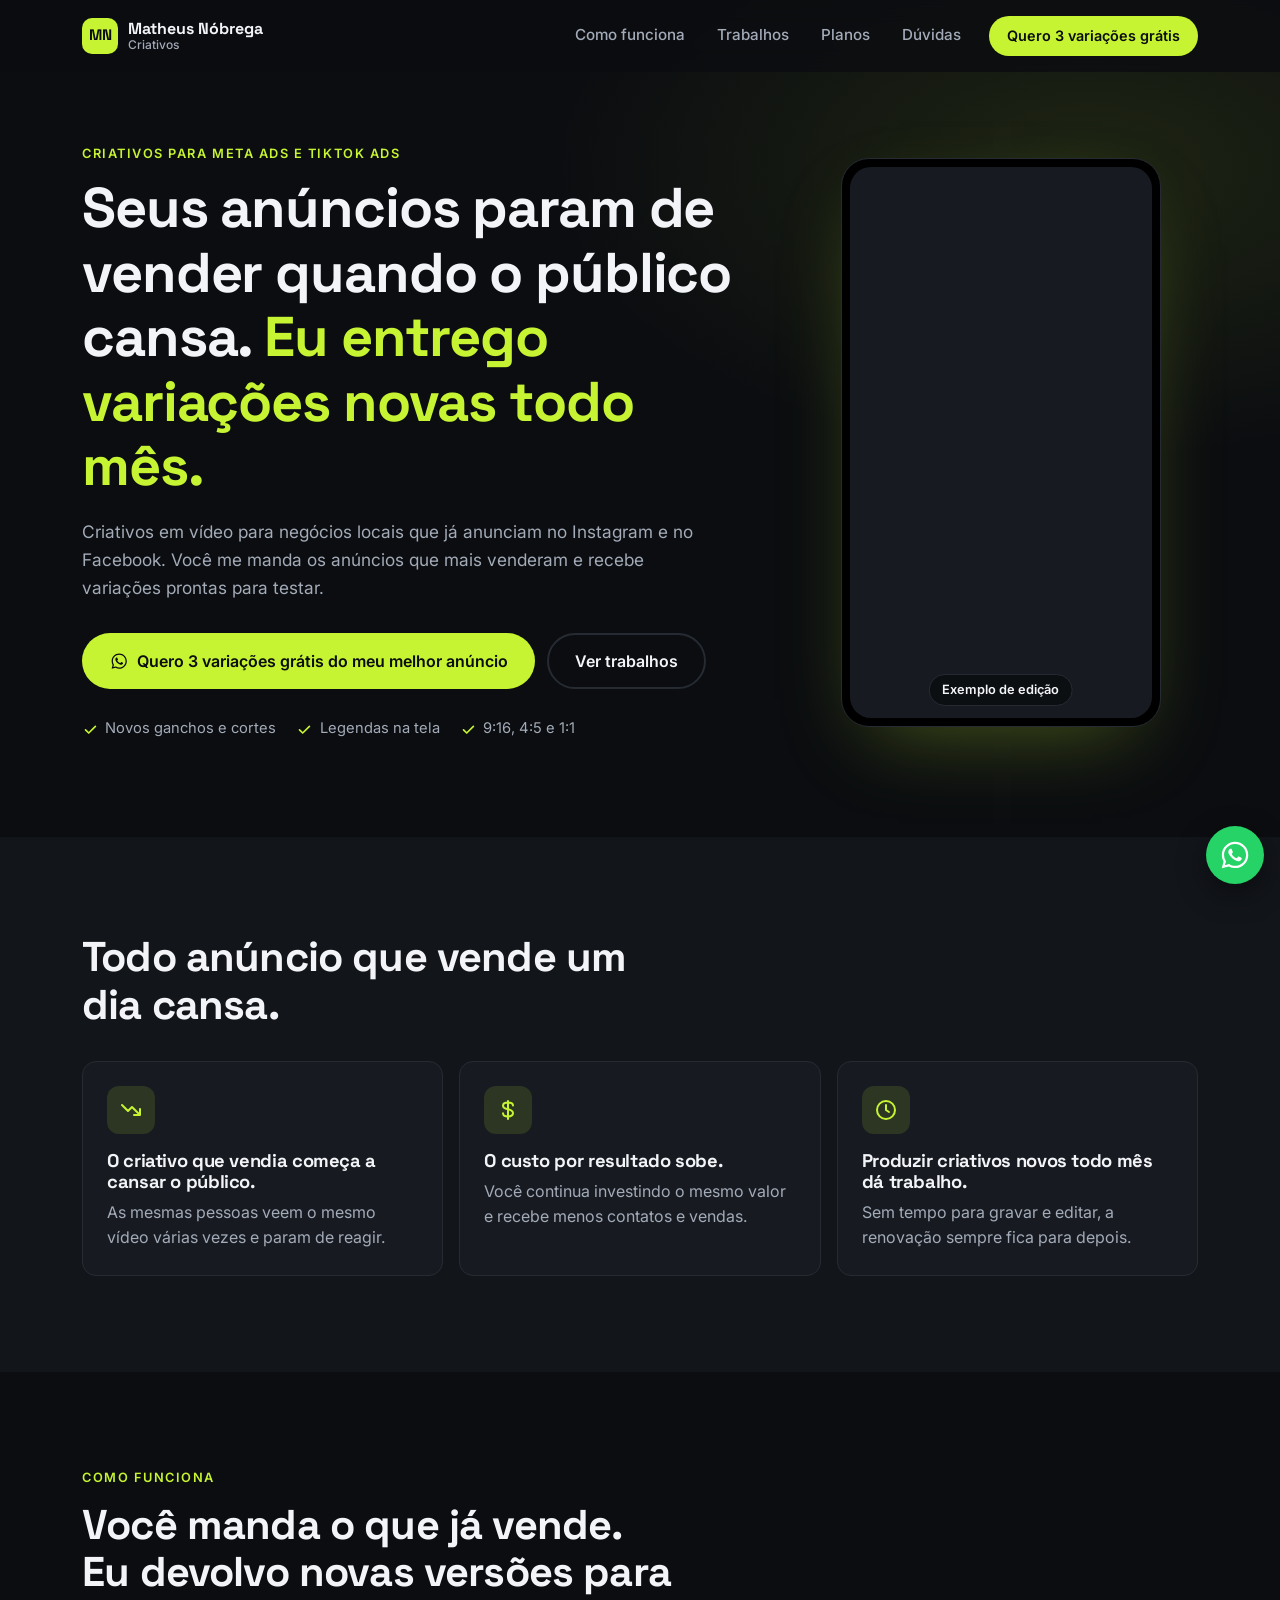
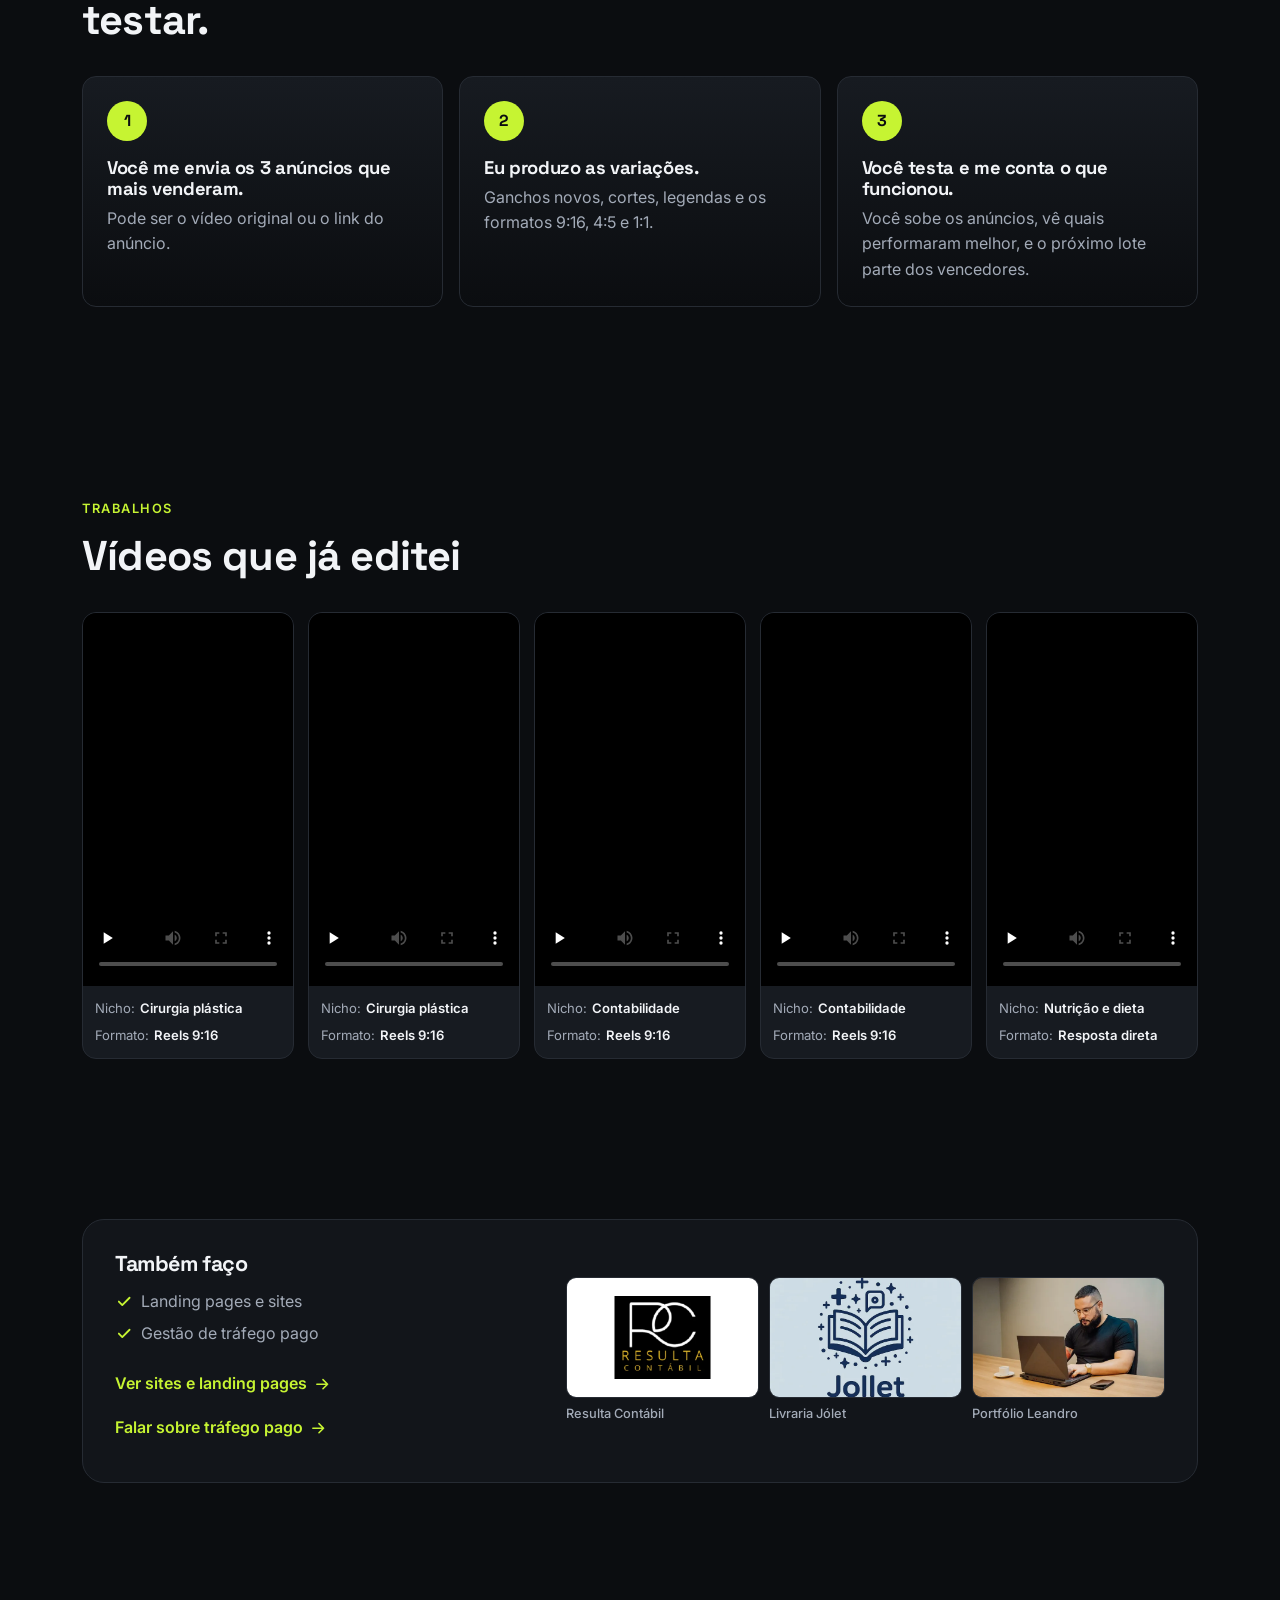
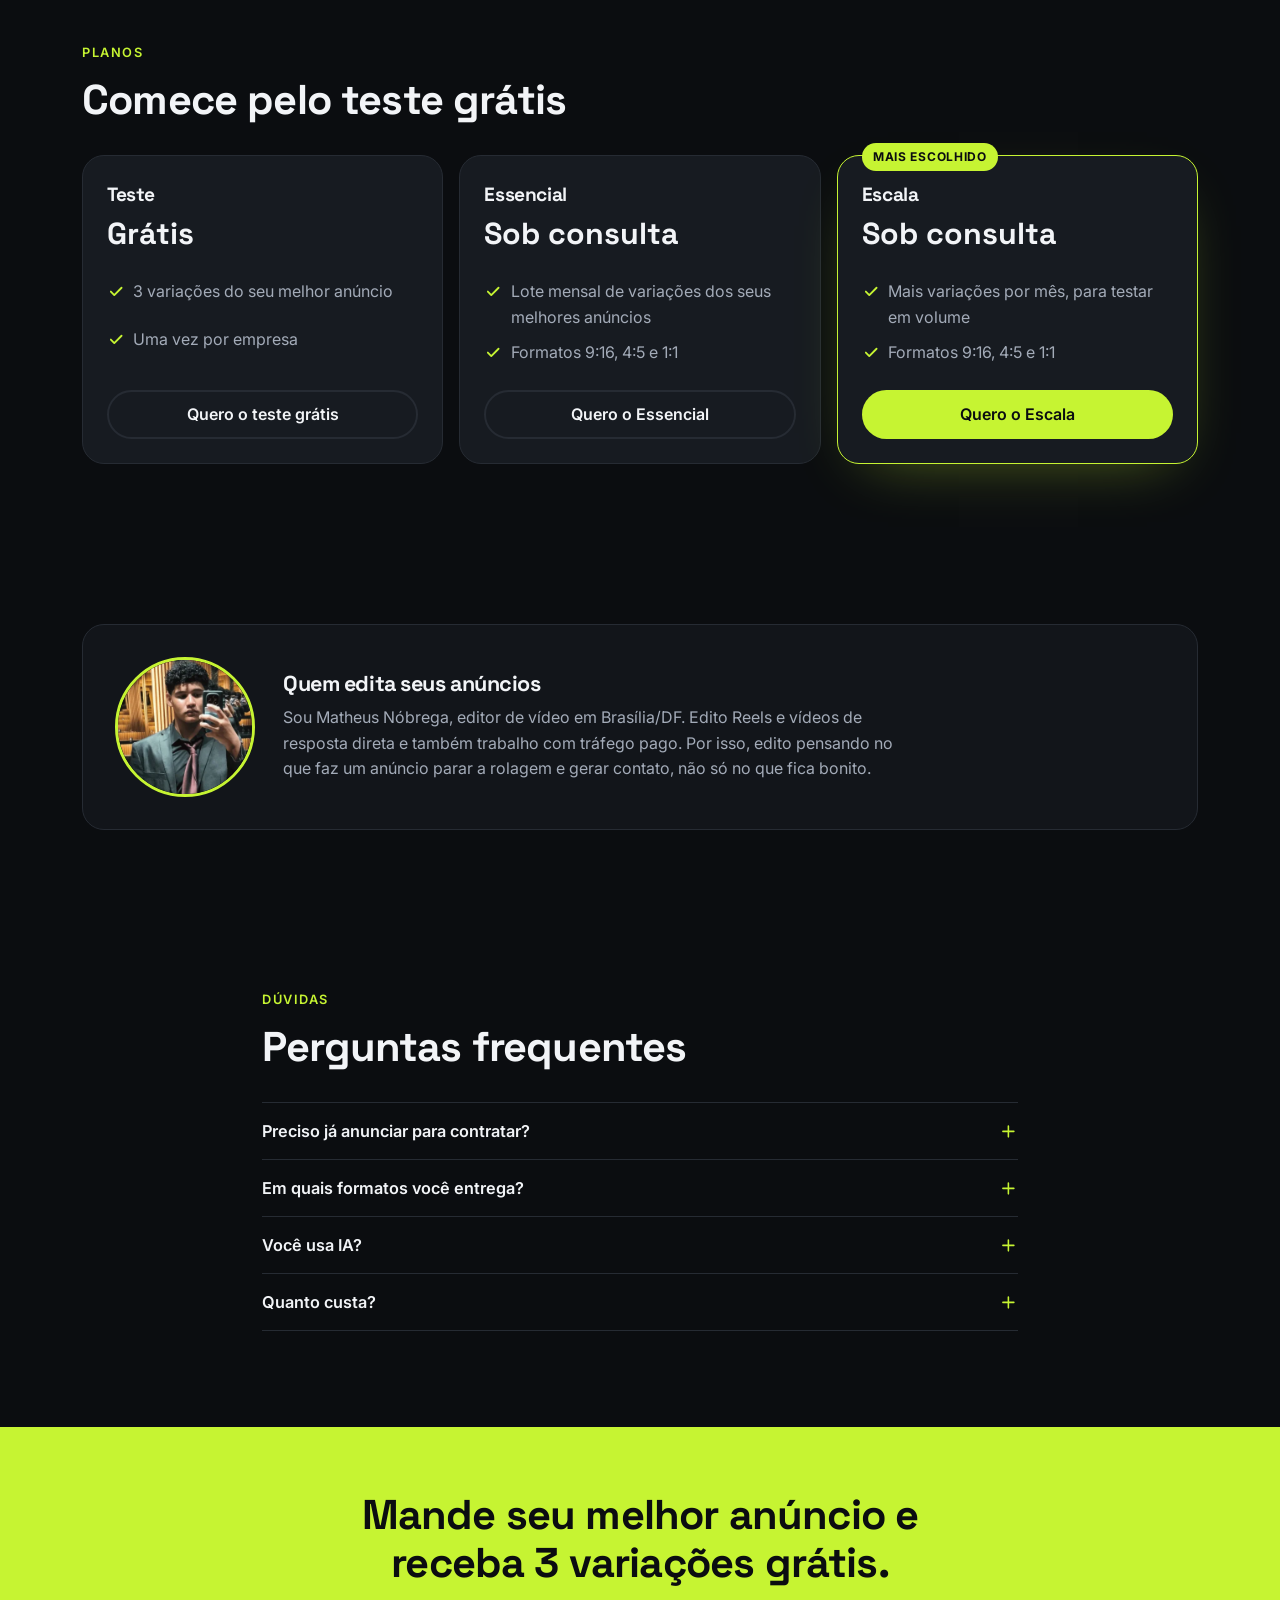
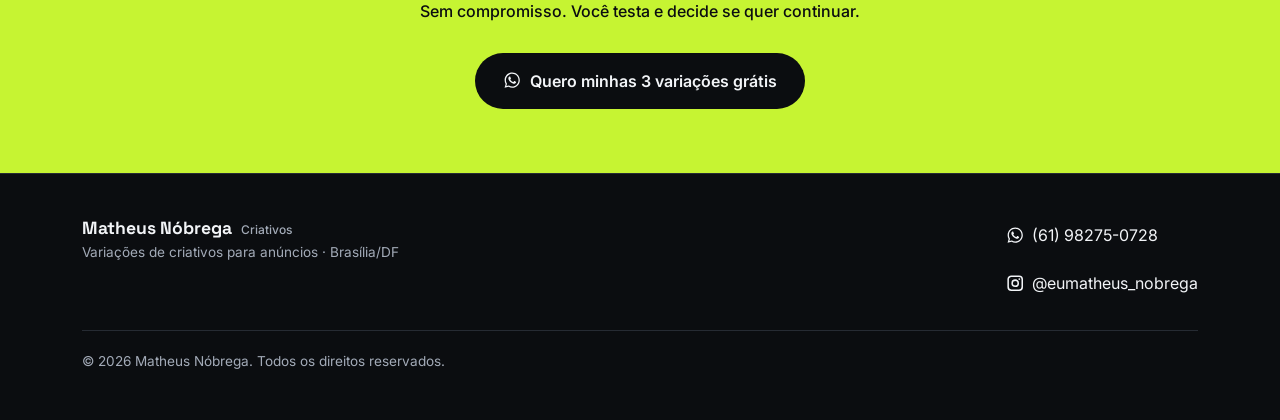
==== commit 825370fc: "Update index.html" ====
--- a/criativos/index.html
+++ b/criativos/index.html
@@ -97,10 +97,10 @@
                 <div class="hero-media">
                     <div class="phone">
                         <video class="lazy-video" data-src="../assets/videos/hero-antes-depois.mp4" data-autoplay
-                               poster="../assets/videos/posters/hero-antes-depois.svg"
+                               poster="../assets/videos/posters/hero-antes-depois.webp"
                                muted loop playsinline preload="none"
-                               aria-label="Exemplo de antes e depois de um criativo em vídeo"></video>
-                        <span class="phone-tag">Antes → depois</span>
+                               aria-label="Exemplo de criativo em vídeo editado por mim"></video>
+                        <span class="phone-tag">Exemplo de edição</span>
                     </div>
                 </div>
             </div>
@@ -171,70 +171,65 @@
                     <article class="work reveal">
                         <div class="work-video">
                             <video class="lazy-video" data-src="../assets/videos/reels-rinoplastia-1.mp4"
-                                   poster="../assets/videos/posters/reels-rinoplastia-1.svg"
+                                   poster="../assets/videos/posters/reels-rinoplastia-1.webp"
                                    controls playsinline preload="none"
                                    aria-label="Reels de rinoplastia, exemplo 1"></video>
                         </div>
                         <dl class="work-meta">
                             <div><dt>Nicho</dt><dd>Cirurgia plástica</dd></div>
                             <div><dt>Formato</dt><dd>Reels 9:16</dd></div>
-                            <div><dt>Objetivo</dt><dd><mark class="todo">[PREENCHER]</mark></dd></div>
                         </dl>
                     </article>
 
                     <article class="work reveal">
                         <div class="work-video">
                             <video class="lazy-video" data-src="../assets/videos/reels-rinoplastia-2.mp4"
-                                   poster="../assets/videos/posters/reels-rinoplastia-2.svg"
+                                   poster="../assets/videos/posters/reels-rinoplastia-2.webp"
                                    controls playsinline preload="none"
                                    aria-label="Reels de rinoplastia, exemplo 2"></video>
                         </div>
                         <dl class="work-meta">
                             <div><dt>Nicho</dt><dd>Cirurgia plástica</dd></div>
                             <div><dt>Formato</dt><dd>Reels 9:16</dd></div>
-                            <div><dt>Objetivo</dt><dd><mark class="todo">[PREENCHER]</mark></dd></div>
                         </dl>
                     </article>
 
                     <article class="work reveal">
                         <div class="work-video">
                             <video class="lazy-video" data-src="../assets/videos/reels-contabilidade-1.mp4"
-                                   poster="../assets/videos/posters/reels-contabilidade-1.svg"
+                                   poster="../assets/videos/posters/reels-contabilidade-1.webp"
                                    controls playsinline preload="none"
                                    aria-label="Reels de contabilidade, exemplo 1"></video>
                         </div>
                         <dl class="work-meta">
                             <div><dt>Nicho</dt><dd>Contabilidade</dd></div>
                             <div><dt>Formato</dt><dd>Reels 9:16</dd></div>
-                            <div><dt>Objetivo</dt><dd><mark class="todo">[PREENCHER]</mark></dd></div>
                         </dl>
                     </article>
 
                     <article class="work reveal">
                         <div class="work-video">
                             <video class="lazy-video" data-src="../assets/videos/reels-contabilidade-2.mp4"
-                                   poster="../assets/videos/posters/reels-contabilidade-2.svg"
+                                   poster="../assets/videos/posters/reels-contabilidade-2.webp"
                                    controls playsinline preload="none"
                                    aria-label="Reels de contabilidade, exemplo 2"></video>
                         </div>
                         <dl class="work-meta">
                             <div><dt>Nicho</dt><dd>Contabilidade</dd></div>
                             <div><dt>Formato</dt><dd>Reels 9:16</dd></div>
-                            <div><dt>Objetivo</dt><dd><mark class="todo">[PREENCHER]</mark></dd></div>
                         </dl>
                     </article>
 
                     <article class="work reveal">
                         <div class="work-video">
                             <video class="lazy-video" data-src="../assets/videos/resposta-direta-1.mp4"
-                                   poster="../assets/videos/posters/resposta-direta-1.svg"
+                                   poster="../assets/videos/posters/resposta-direta-1.webp"
                                    controls playsinline preload="none"
                                    aria-label="Edição de vídeo de resposta direta"></video>
                         </div>
                         <dl class="work-meta">
-                            <div><dt>Nicho</dt><dd><mark class="todo">[PREENCHER]</mark></dd></div>
+                            <div><dt>Nicho</dt><dd>Nutrição e dieta</dd></div>
                             <div><dt>Formato</dt><dd>Resposta direta</dd></div>
-                            <div><dt>Objetivo</dt><dd><mark class="todo">[PREENCHER]</mark></dd></div>
                         </dl>
                         <!-- Quando tiver o número real, adicione:
                         <p class="work-result">Resultado: ...</p> -->
@@ -242,7 +237,7 @@
                 </div>
 
                 <!-- Antes e depois -->
-                <div class="compare reveal">
+                <div class="compare reveal" hidden><!-- remova "hidden" quando tiver os vídeos de antes e depois -->
                     <div class="compare-head">
                         <h3>Antes e depois</h3>
                         <p>O anúncio original ao lado de uma variação que eu produzi.</p>
@@ -267,7 +262,6 @@
                             <figcaption>Variação</figcaption>
                         </figure>
                     </div>
-                    <p class="compare-note"><mark class="todo">[PREENCHER]</mark> nicho, objetivo e resultado deste case</p>
                 </div>
             </div>
         </section>
@@ -333,7 +327,7 @@
                         <h3>Essencial</h3>
                         <p class="plan-price">Sob consulta</p>
                         <ul class="plan-list">
-                            <li><svg class="icon" aria-hidden="true"><use href="#i-check"/></svg> <span><mark class="todo">[PREENCHER]</mark> variações por mês</span></li>
+                            <li><svg class="icon" aria-hidden="true"><use href="#i-check"/></svg> Lote mensal de variações dos seus melhores anúncios</li>
                             <li><svg class="icon" aria-hidden="true"><use href="#i-check"/></svg> Formatos 9:16, 4:5 e 1:1</li>
                         </ul>
                         <a class="btn btn-ghost btn-block" data-wa="essencial" href="https://wa.me/5561982750728" target="_blank" rel="noopener">Quero o Essencial</a>
@@ -344,7 +338,7 @@
                         <h3>Escala</h3>
                         <p class="plan-price">Sob consulta</p>
                         <ul class="plan-list">
-                            <li><svg class="icon" aria-hidden="true"><use href="#i-check"/></svg> <span><mark class="todo">[PREENCHER]</mark> variações por mês</span></li>
+                            <li><svg class="icon" aria-hidden="true"><use href="#i-check"/></svg> Mais variações por mês, para testar em volume</li>
                             <li><svg class="icon" aria-hidden="true"><use href="#i-check"/></svg> Formatos 9:16, 4:5 e 1:1</li>
                         </ul>
                         <a class="btn btn-primary btn-block" data-wa="escala" href="https://wa.me/5561982750728" target="_blank" rel="noopener">Quero o Escala</a>
@@ -379,9 +373,9 @@
                         </div>
                     </div>
                     <div class="faq-item">
-                        <h3><button type="button" aria-expanded="false" aria-controls="faq-2" id="faq-2-btn">Em quanto tempo recebo? <svg class="icon" aria-hidden="true"><use href="#i-plus"/></svg></button></h3>
+                        <h3><button type="button" aria-expanded="false" aria-controls="faq-2" id="faq-2-btn">Em quais formatos você entrega? <svg class="icon" aria-hidden="true"><use href="#i-plus"/></svg></button></h3>
                         <div class="faq-panel" id="faq-2" role="region" aria-labelledby="faq-2-btn" hidden>
-                            <p><mark class="todo">[PREENCHER]</mark></p>
+                            <p>Em 9:16 (Reels, Stories e TikTok), 4:5 (feed) e 1:1 (quadrado), prontos para subir no Gerenciador de Anúncios.</p>
                         </div>
                     </div>
                     <div class="faq-item">
@@ -391,15 +385,9 @@
                         </div>
                     </div>
                     <div class="faq-item">
-                        <h3><button type="button" aria-expanded="false" aria-controls="faq-4" id="faq-4-btn">Posso cancelar? <svg class="icon" aria-hidden="true"><use href="#i-plus"/></svg></button></h3>
+                        <h3><button type="button" aria-expanded="false" aria-controls="faq-4" id="faq-4-btn">Quanto custa? <svg class="icon" aria-hidden="true"><use href="#i-plus"/></svg></button></h3>
                         <div class="faq-panel" id="faq-4" role="region" aria-labelledby="faq-4-btn" hidden>
-                            <p><mark class="todo">[PREENCHER]</mark></p>
-                        </div>
-                    </div>
-                    <div class="faq-item">
-                        <h3><button type="button" aria-expanded="false" aria-controls="faq-5" id="faq-5-btn">Quantas alterações posso pedir? <svg class="icon" aria-hidden="true"><use href="#i-plus"/></svg></button></h3>
-                        <div class="faq-panel" id="faq-5" role="region" aria-labelledby="faq-5-btn" hidden>
-                            <p><mark class="todo">[PREENCHER]</mark></p>
+                            <p>Os planos são sob consulta, porque o valor depende da quantidade de variações por mês. Comece pelo teste grátis e eu te passo os valores pelo WhatsApp.</p>
                         </div>
                     </div>
                 </div>
@@ -428,7 +416,6 @@
             <ul class="footer-contacts">
                 <li><a data-wa="contato" href="https://wa.me/5561982750728" target="_blank" rel="noopener"><svg class="icon" aria-hidden="true"><use href="#i-whatsapp"/></svg> (61) 98275-0728</a></li>
                 <li><a href="https://www.instagram.com/eumatheus_nobrega/" target="_blank" rel="noopener"><svg class="icon" aria-hidden="true"><use href="#i-instagram"/></svg> @eumatheus_nobrega</a></li>
-                <li><span class="footer-mail"><svg class="icon" aria-hidden="true"><use href="#i-mail"/></svg> <mark class="todo">[PREENCHER E-MAIL]</mark></span></li>
             </ul>
         </div>
         <div class="wrap">
